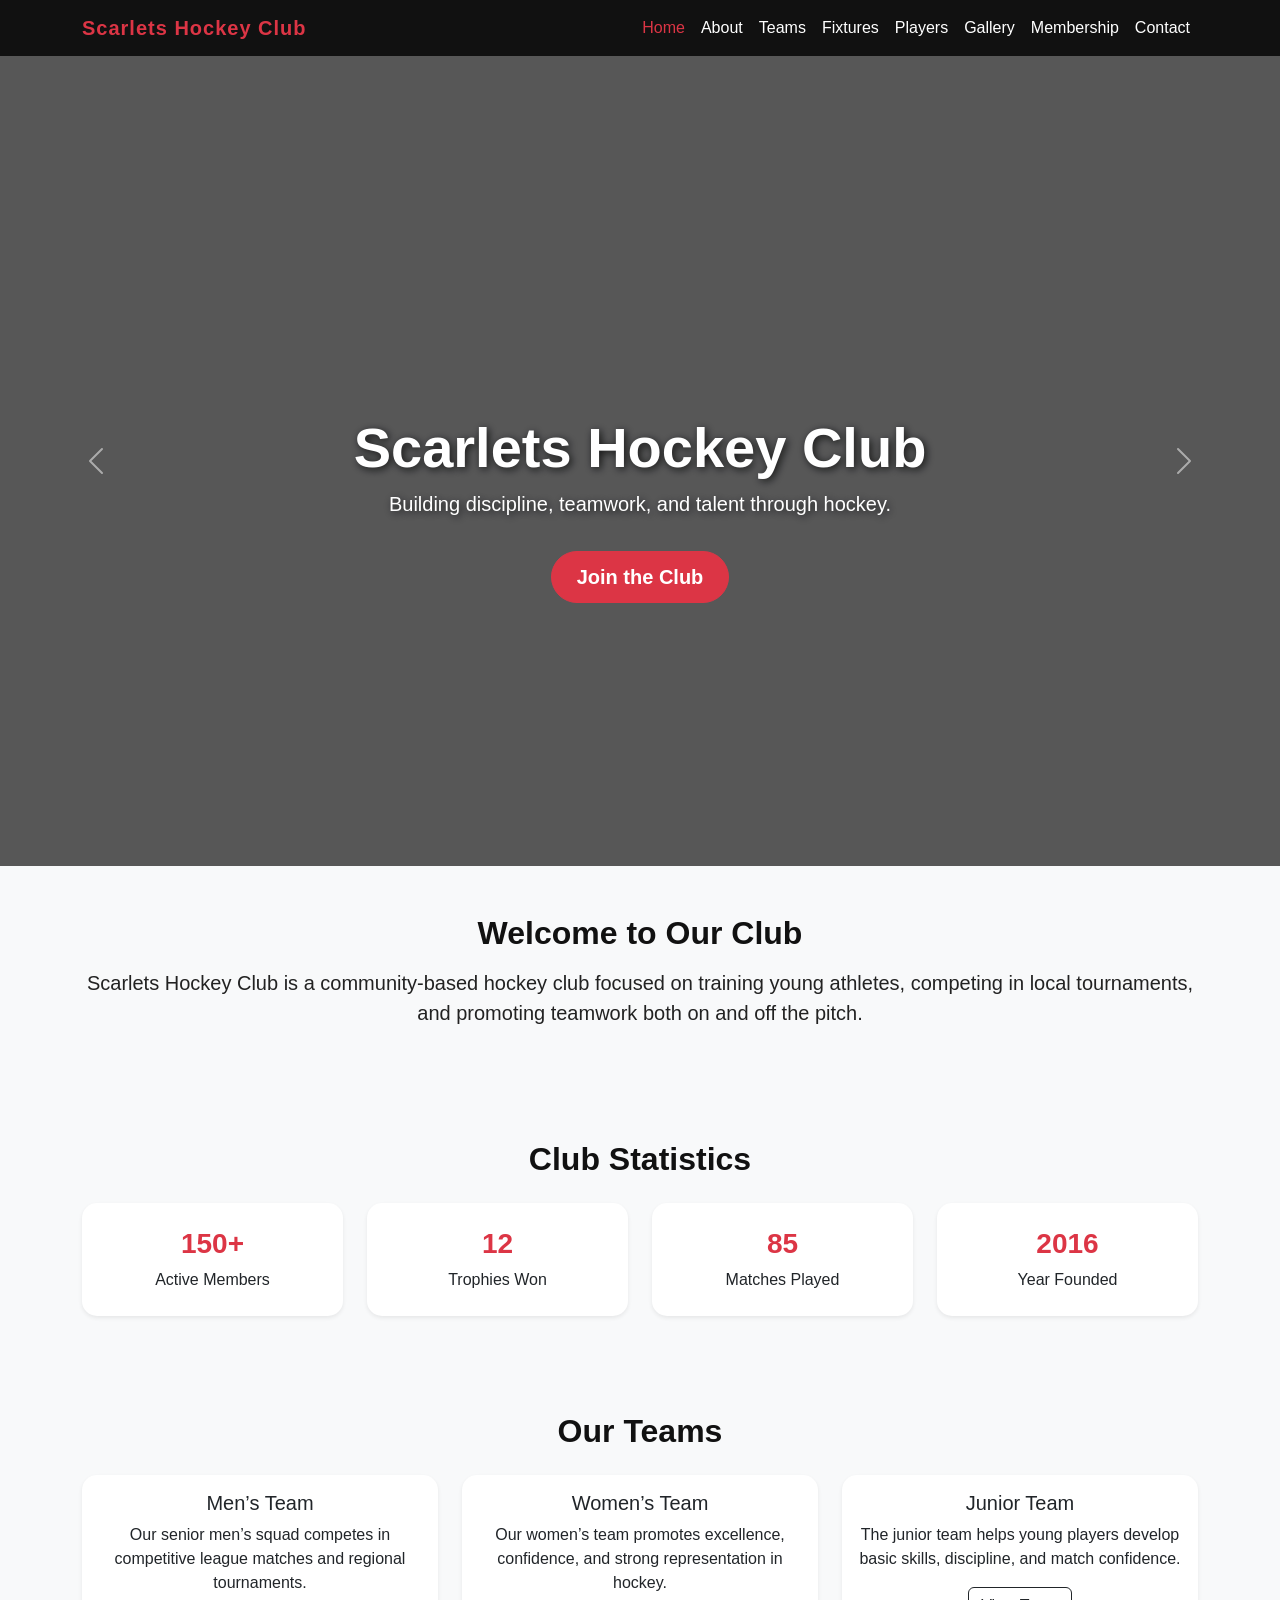
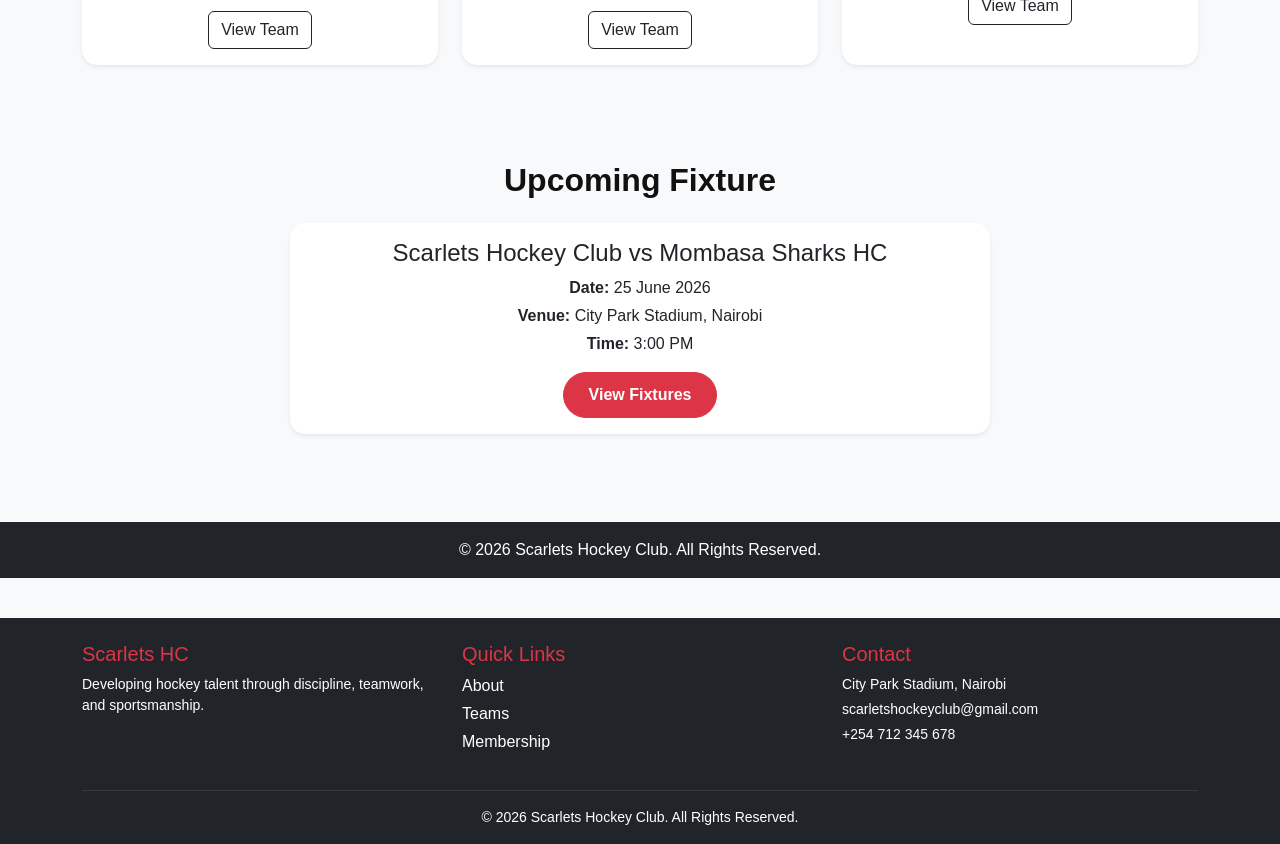
==== index.html @ 878c4c0b "Add homepage carousel" ====
<!DOCTYPE html>
<html lang="en">
<head>
  <meta charset="UTF-8">
  <meta name="viewport" content="width=device-width, initial-scale=1.0">
  <title>Scarlets Hockey Club</title>

  <link href="https://cdn.jsdelivr.net/npm/bootstrap@5.3.3/dist/css/bootstrap.min.css" rel="stylesheet">
  <link rel="stylesheet" href="css/style.css">
</head>
<body>

  <nav class="navbar navbar-expand-lg navbar-dark bg-dark fixed-top">
    <div class="container">
      <a class="navbar-brand fw-bold" href="index.html">Scarlets Hockey Club</a>

      <button class="navbar-toggler" type="button" data-bs-toggle="collapse" data-bs-target="#navbarNav">
        <span class="navbar-toggler-icon"></span>
      </button>
      <div class="collapse navbar-collapse" id="navbarNav">
        <ul class="navbar-nav ms-auto">
          <li class="nav-item"><a class="nav-link active" href="index.html">Home</a></li>
          <li class="nav-item"><a class="nav-link" href="about.html">About</a></li>
          <li class="nav-item"><a class="nav-link" href="teams.html">Teams</a></li>
          <li class="nav-item"><a class="nav-link" href="fixtures.html">Fixtures</a></li>
          <li class="nav-item"><a class="nav-link" href="players.html">Players</a></li>
          <li class="nav-item"><a class="nav-link" href="gallery.html">Gallery</a></li>
          <li class="nav-item"><a class="nav-link" href="membership.html">Membership</a></li>
          <li class="nav-item"><a class="nav-link" href="contact.html">Contact</a></li>
        </ul>
      </div>
    </div>
  </nav>

  <div id="homeCarousel" class="carousel slide" data-bs-ride="carousel">
  <div class="carousel-inner">

    <div class="carousel-item active hero-slide slide-one">
      <div class="carousel-caption">
        <h1 class="display-4 fw-bold">Scarlets Hockey Club</h1>
        <p class="lead">Building discipline, teamwork, and talent through hockey.</p>
        <a href="membership.html" class="btn btn-warning btn-lg mt-3">Join the Club</a>
      </div>
    </div>

    <div class="carousel-item hero-slide slide-two">
      <div class="carousel-caption">
        <h1 class="display-4 fw-bold">Train With Purpose</h1>
        <p class="lead">Improve your skills through structured training sessions.</p>
        <a href="teams.html" class="btn btn-warning btn-lg mt-3">View Teams</a>
      </div>
    </div>

    <div class="carousel-item hero-slide slide-three">
      <div class="carousel-caption">
        <h1 class="display-4 fw-bold">Compete With Pride</h1>
        <p class="lead">Represent Scarlets HC in matches and tournaments.</p>
        <a href="fixtures.html" class="btn btn-warning btn-lg mt-3">View Fixtures</a>
      </div>
    </div>

  </div>

  <button class="carousel-control-prev" type="button" data-bs-target="#homeCarousel" data-bs-slide="prev">
    <span class="carousel-control-prev-icon"></span>
  </button>

  <button class="carousel-control-next" type="button" data-bs-target="#homeCarousel" data-bs-slide="next">
    <span class="carousel-control-next-icon"></span>
  </button>
</div>

  <section class="py-5">
    <div class="container text-center">
      <h2 class="fw-bold mb-3">Welcome to Our Club</h2>
      <p class="lead">
        Scarlets Hockey Club is a community-based hockey club focused on training young athletes,
        competing in local tournaments, and promoting teamwork both on and off the pitch.
      </p>
    </div>
  </section>

  <section class="py-5 bg-light">
  <div class="container">
    <h2 class="text-center fw-bold mb-4">Club Statistics</h2>

    <div class="row g-4 text-center">
      <div class="col-md-3">
        <div class="card shadow-sm p-4">
          <h3 class="text-danger fw-bold">150+</h3>
          <p class="mb-0">Active Members</p>
        </div>
      </div>

      <div class="col-md-3">
        <div class="card shadow-sm p-4">
          <h3 class="text-danger fw-bold">12</h3>
          <p class="mb-0">Trophies Won</p>
        </div>
      </div>

      <div class="col-md-3">
        <div class="card shadow-sm p-4">
          <h3 class="text-danger fw-bold">85</h3>
          <p class="mb-0">Matches Played</p>
        </div>
      </div>

      <div class="col-md-3">
        <div class="card shadow-sm p-4">
          <h3 class="text-danger fw-bold">2016</h3>
          <p class="mb-0">Year Founded</p>
        </div>
      </div>
    </div>
  </div>
</section>

  <section class="py-5 bg-light">
    <div class="container">
      <h2 class="text-center fw-bold mb-4">Our Teams</h2>

      <div class="row g-4">
        <div class="col-md-4">
          <div class="card h-100 shadow-sm">
            <div class="card-body text-center">
              <h5 class="card-title">Men’s Team</h5>
              <p class="card-text">Our senior men’s squad competes in competitive league matches and regional tournaments.</p>
              <a href="teams.html" class="btn btn-outline-dark">View Team</a>
            </div>
          </div>
        </div>

        <div class="col-md-4">
          <div class="card h-100 shadow-sm">
            <div class="card-body text-center">
              <h5 class="card-title">Women’s Team</h5>
              <p class="card-text">Our women’s team promotes excellence, confidence, and strong representation in hockey.</p>
              <a href="teams.html" class="btn btn-outline-dark">View Team</a>
            </div>
          </div>
        </div>

        <div class="col-md-4">
          <div class="card h-100 shadow-sm">
            <div class="card-body text-center">
              <h5 class="card-title">Junior Team</h5>
              <p class="card-text">The junior team helps young players develop basic skills, discipline, and match confidence.</p>
              <a href="teams.html" class="btn btn-outline-dark">View Team</a>
            </div>
          </div>
        </div>
      </div>
    </div>
  </section>

  <section class="py-5">
    <div class="container">
      <h2 class="text-center fw-bold mb-4">Upcoming Fixture</h2>

      <div class="card shadow-sm mx-auto" style="max-width: 700px;">
        <div class="card-body text-center">
          <h4>Scarlets Hockey Club vs Mombasa Sharks HC</h4>
          <p class="mb-1"><strong>Date:</strong> 25 June 2026</p>
          <p class="mb-1"><strong>Venue:</strong> City Park Stadium, Nairobi</p>
          <p><strong>Time:</strong> 3:00 PM</p>
          <a href="fixtures.html" class="btn btn-warning">View Fixtures</a>
        </div>
      </div>
    </div>
  </section>

  <footer class="bg-dark text-white text-center py-3">
    <p class="mb-0">&copy; 2026 Scarlets Hockey Club. All Rights Reserved.</p>
  </footer>
<footer class="bg-dark text-white pt-4 pb-3">
  <div class="container">
    <div class="row text-center text-md-start">
      <div class="col-md-4 mb-3">
        <h5 class="text-danger">Scarlets HC</h5>
        <p class="small">Developing hockey talent through discipline, teamwork, and sportsmanship.</p>
      </div>

      <div class="col-md-4 mb-3">
        <h5 class="text-danger">Quick Links</h5>
        <p class="mb-1"><a href="about.html" class="text-white text-decoration-none">About</a></p>
        <p class="mb-1"><a href="teams.html" class="text-white text-decoration-none">Teams</a></p>
        <p class="mb-1"><a href="membership.html" class="text-white text-decoration-none">Membership</a></p>
      </div>

      <div class="col-md-4 mb-3">
        <h5 class="text-danger">Contact</h5>
        <p class="small mb-1">City Park Stadium, Nairobi</p>
        <p class="small mb-1">scarletshockeyclub@gmail.com</p>
        <p class="small mb-0">+254 712 345 678</p>
      </div>
    </div>

    <hr class="border-secondary">
    <p class="text-center small mb-0">&copy; 2026 Scarlets Hockey Club. All Rights Reserved.</p>
  </div>
</footer>  <script src="https://cdn.jsdelivr.net/npm/bootstrap@5.3.3/dist/js/bootstrap.bundle.min.js"></script>
  <script src="js/script.js"></script>
</body>
</html>
---- css/style.css ----
body {
  padding-top: 56px;
  font-family: Arial, sans-serif;
  background-color: #f8f9fa;
  color: #222;
}

.navbar {
  background-color: #111 !important;
}

.navbar-brand {
  color: #dc3545 !important;
  letter-spacing: 1px;
}

.nav-link {
  color: #ffffff !important;
  font-weight: 500;
}

.nav-link:hover,
.nav-link.active {
  color: #dc3545 !important;
}

.hero-section {
  min-height: 90vh;
  background: linear-gradient(rgba(0, 0, 0, 0.75), rgba(120, 0, 0, 0.65));
  background-size: cover;
  background-position: center;
}

.btn-danger,
.btn-warning {
  border-radius: 30px;
  padding: 10px 25px;
  font-weight: bold;
}

.btn-warning {
  background-color: #dc3545;
  border-color: #dc3545;
  color: white;
}

.btn-warning:hover,
.btn-danger:hover {
  background-color: #111;
  border-color: #111;
  color: white;
}

.card {
  border: none;
  border-radius: 15px;
  transition: transform 0.3s ease, box-shadow 0.3s ease;
}

.card:hover {
  transform: translateY(-5px);
  box-shadow: 0 8px 20px rgba(0, 0, 0, 0.15) !important;
}

section h1,
section h2 {
  color: #111;
}

footer {
  margin-top: 40px;
  background-color: #111 !important;
}

.table-dark {
  background-color: #111 !important;
}

.table-danger {
  background-color: #dc3545 !important;
  color: white;
}

.hero-slide {
    height: 90vh;
    position: relative;
}

.slide-one {
    background: linear-gradient(rgba(0,0,0,0.65), rgba(0,0,0,0.65)),
                url("https://images.unsplash.com/photo-1517466787929-bc90951d0974?auto=format&fit=crop&w=1600&q=80");
    background-size: cover;
    background-position: center;
}

.slide-two {
    background: linear-gradient(rgba(0,0,0,0.65), rgba(0,0,0,0.65)),
                url("https://images.unsplash.com/photo-1517649763962-0c623066013b?auto=format&fit=crop&w=1600&q=80");
    background-size: cover;
    background-position: center;
}

.slide-three {
    background: linear-gradient(rgba(0,0,0,0.65), rgba(0,0,0,0.65)),
                url("https://images.unsplash.com/photo-1517927033932-b3d18e61fb3a?auto=format&fit=crop&w=1600&q=80");
    background-size: cover;
    background-position: center;
}

.carousel-caption {
    bottom: 30%;
}

.carousel-caption h1,
.carousel-caption p {
    text-shadow: 2px 2px 8px rgba(0,0,0,0.8);
}
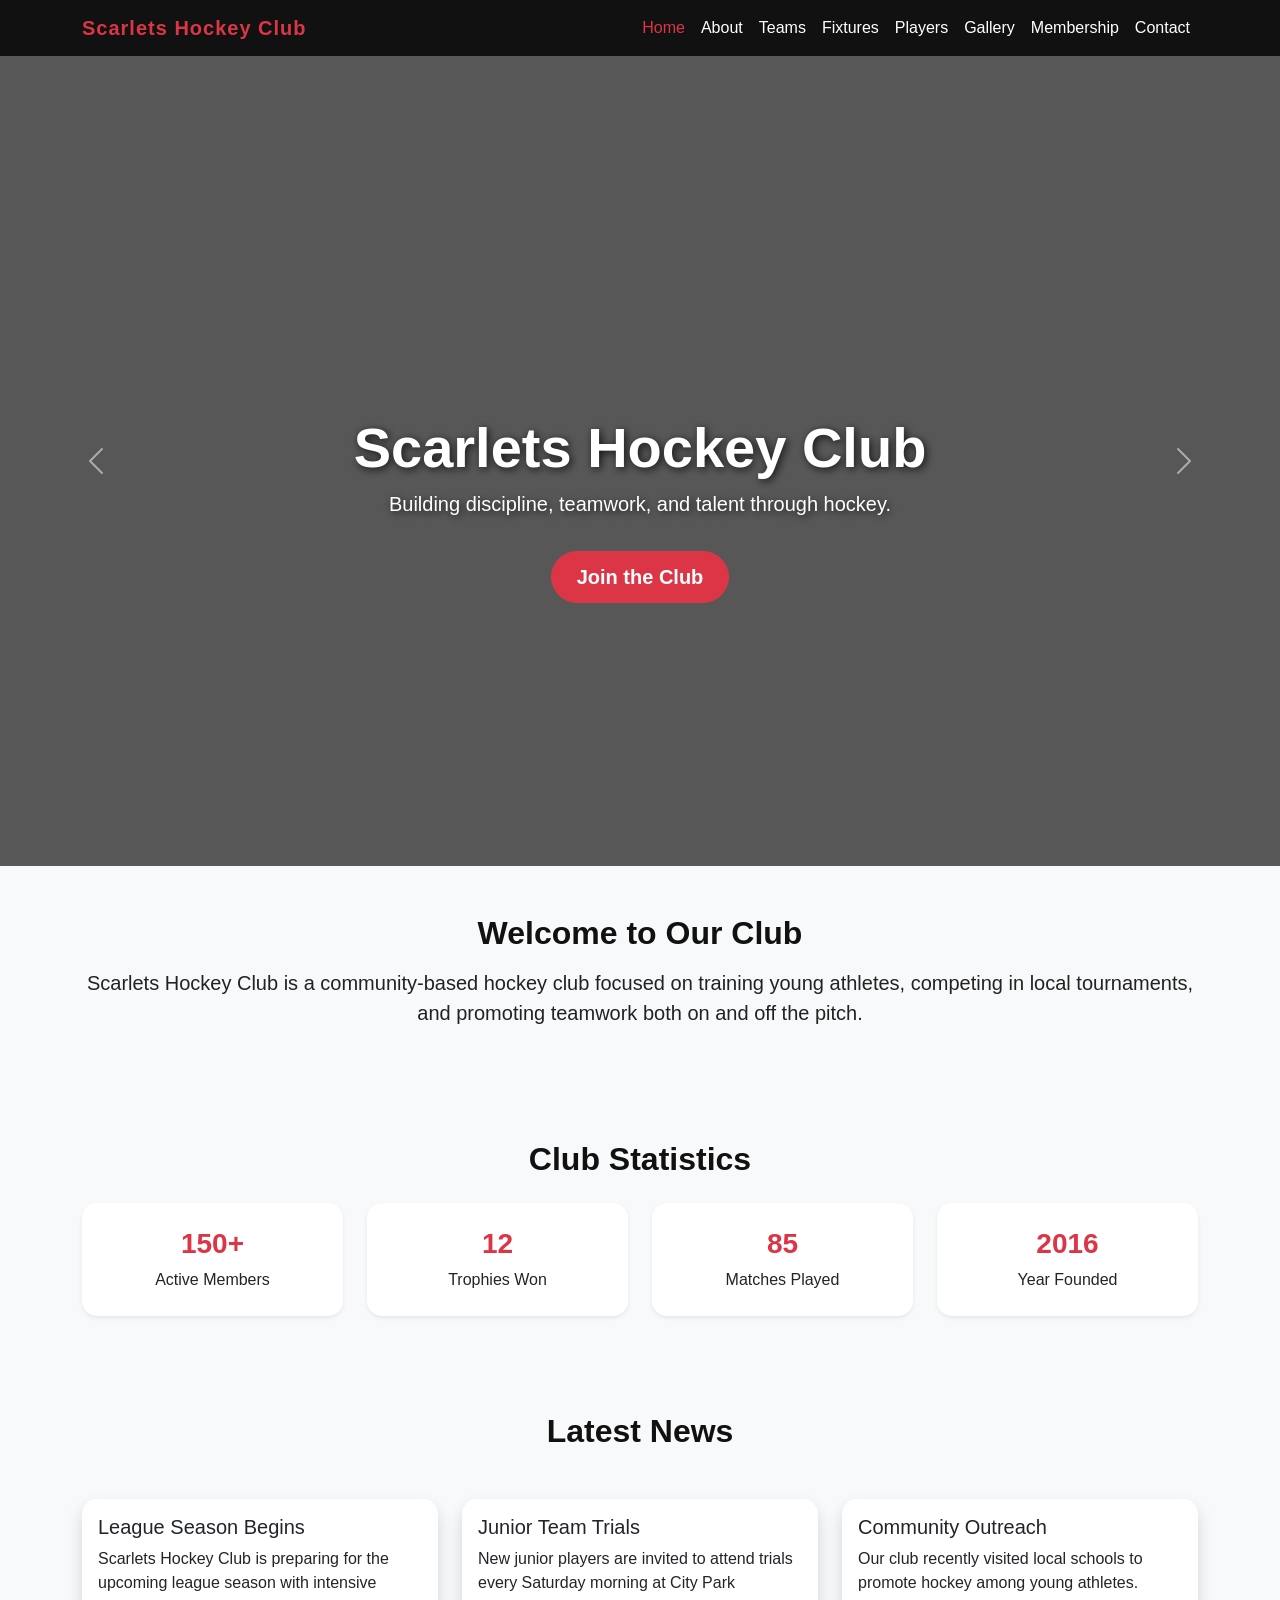
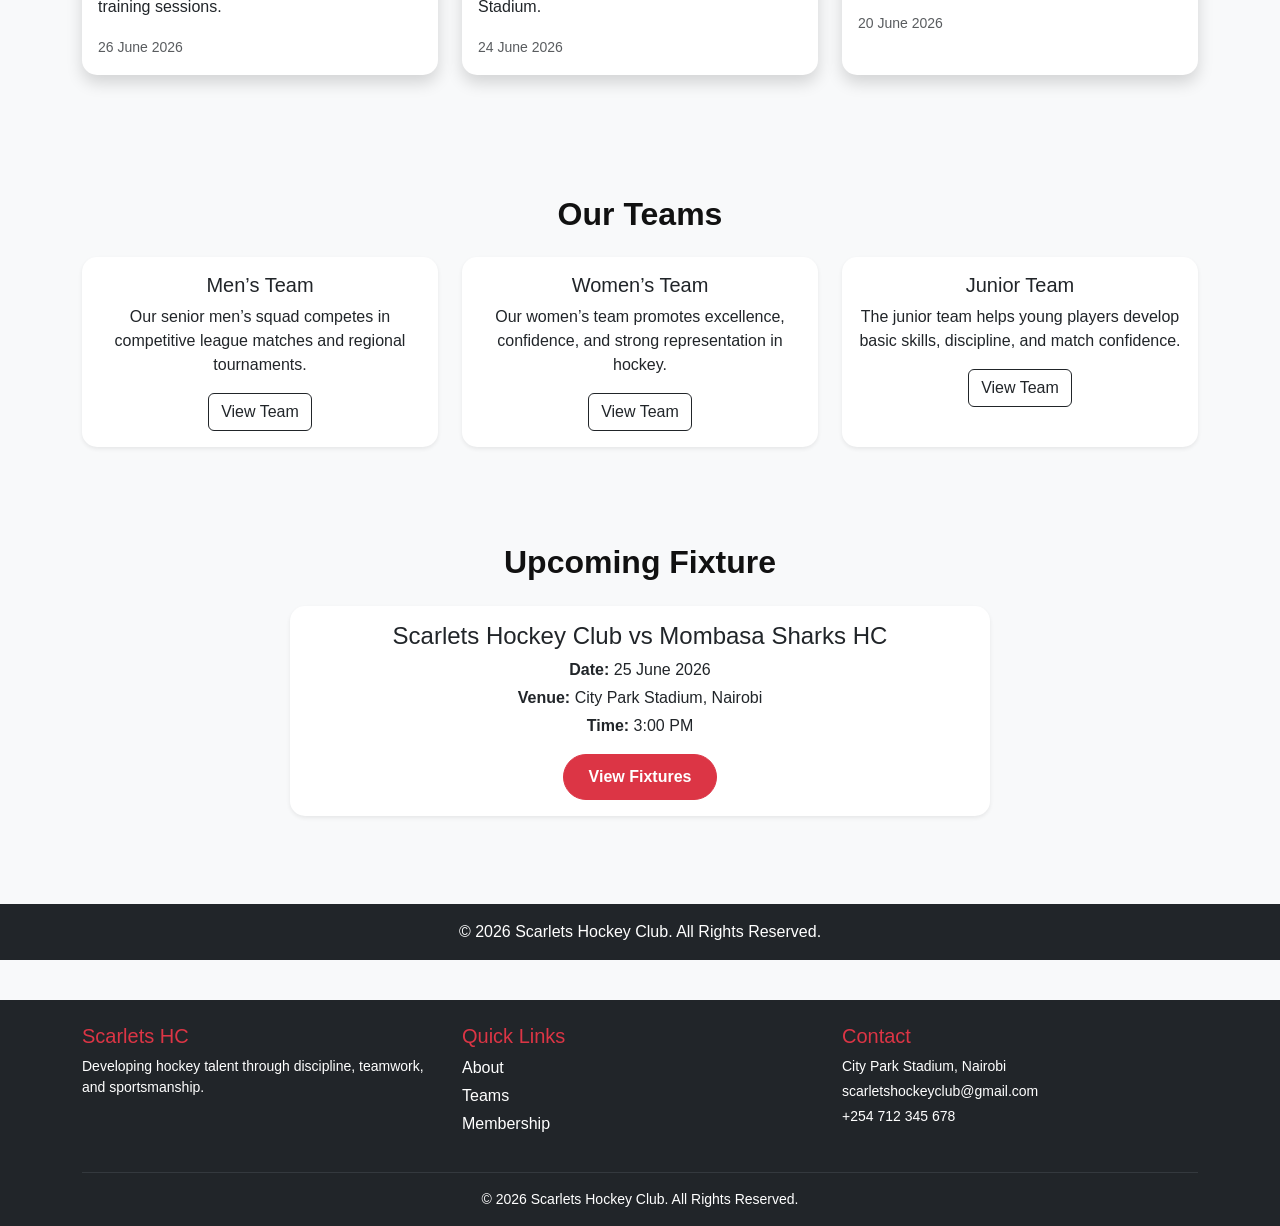
==== commit c3896b48: "Add latest news section to homepage" ====
--- a/index.html
+++ b/index.html
@@ -115,6 +115,51 @@
     </div>
   </div>
 </section>
+<section class="py-5">
+    <div class="container">
+        <h2 class="text-center fw-bold mb-5">Latest News</h2>
+
+        <div class="row">
+
+            <div class="col-md-4 mb-4">
+                <div class="card shadow h-100">
+                    <div class="card-body">
+                        <h5 class="card-title">League Season Begins</h5>
+                        <p class="card-text">
+                            Scarlets Hockey Club is preparing for the upcoming league season with intensive training sessions.
+                        </p>
+                        <small class="text-muted">26 June 2026</small>
+                    </div>
+                </div>
+            </div>
+
+            <div class="col-md-4 mb-4">
+                <div class="card shadow h-100">
+                    <div class="card-body">
+                        <h5 class="card-title">Junior Team Trials</h5>
+                        <p class="card-text">
+                            New junior players are invited to attend trials every Saturday morning at City Park Stadium.
+                        </p>
+                        <small class="text-muted">24 June 2026</small>
+                    </div>
+                </div>
+            </div>
+
+            <div class="col-md-4 mb-4">
+                <div class="card shadow h-100">
+                    <div class="card-body">
+                        <h5 class="card-title">Community Outreach</h5>
+                        <p class="card-text">
+                            Our club recently visited local schools to promote hockey among young athletes.
+                        </p>
+                        <small class="text-muted">20 June 2026</small>
+                    </div>
+                </div>
+            </div>
+
+        </div>
+    </div>
+</section>
 
   <section class="py-5 bg-light">
     <div class="container">
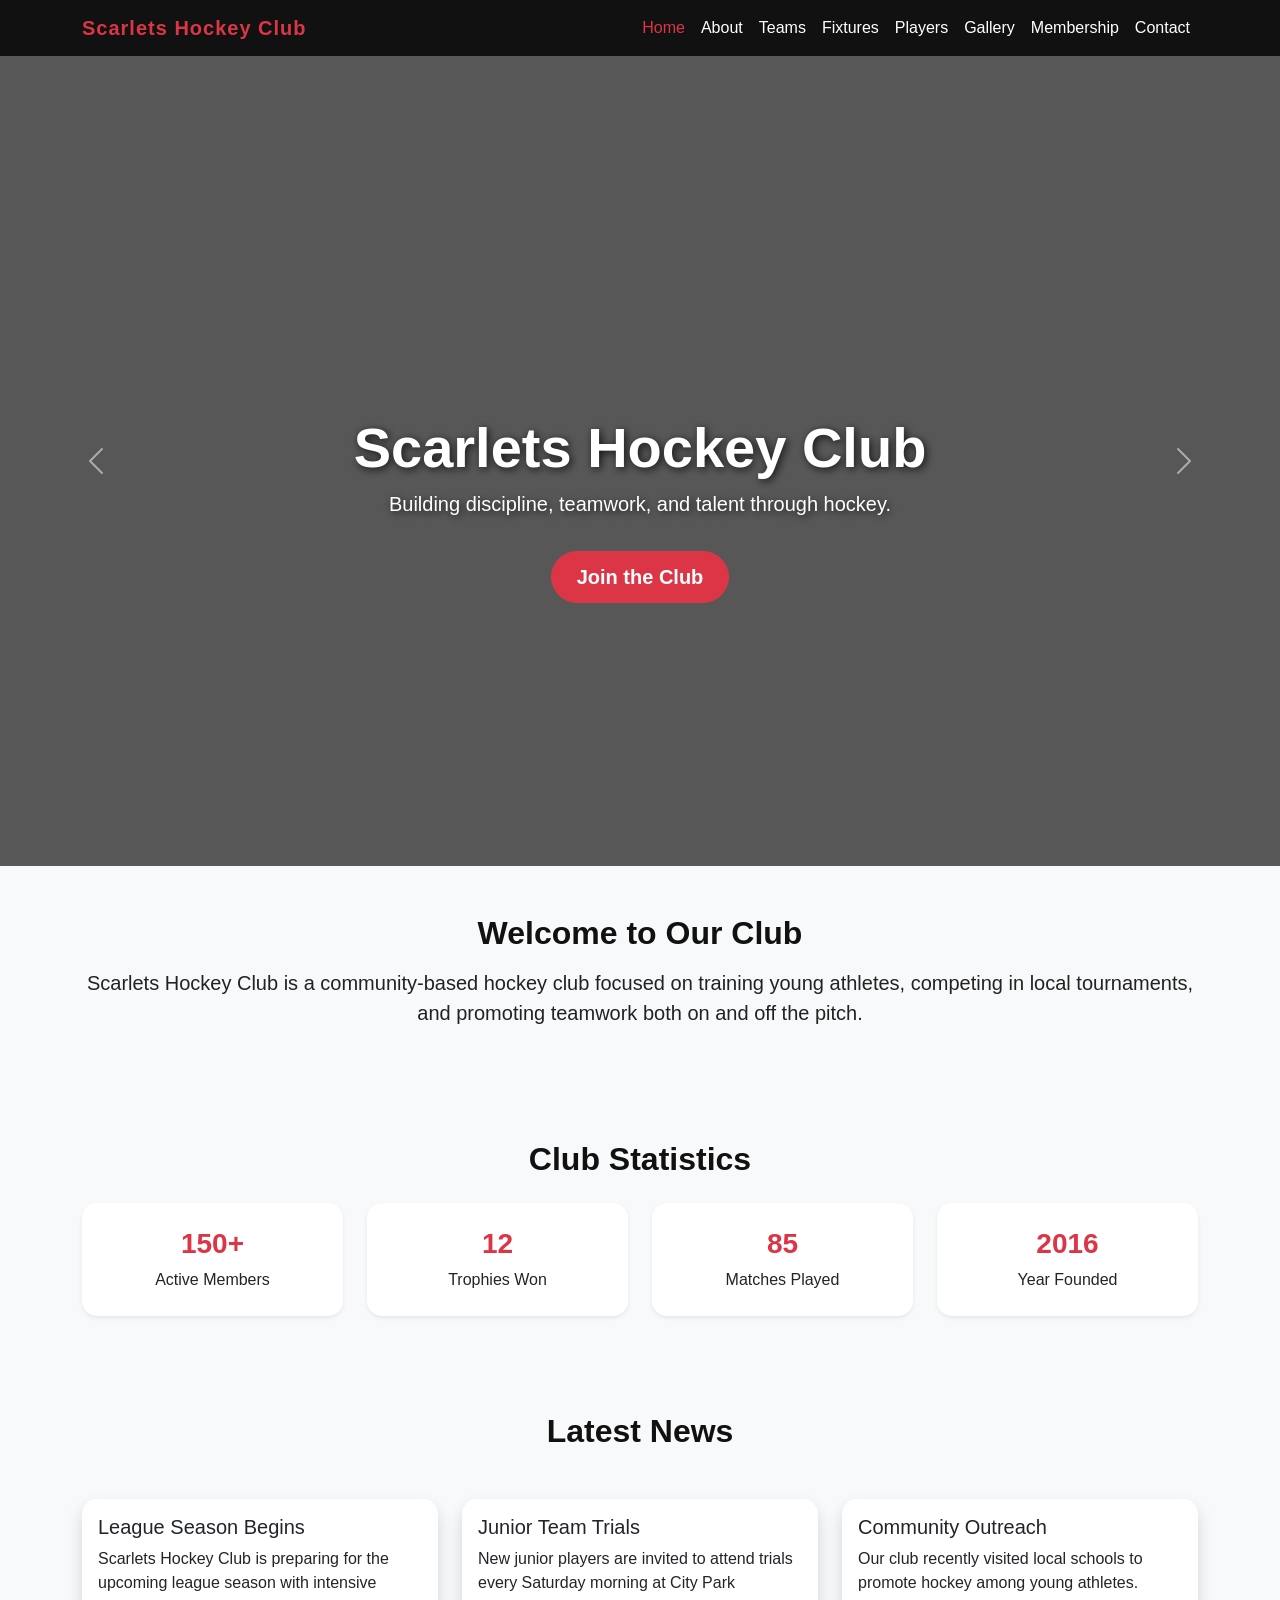
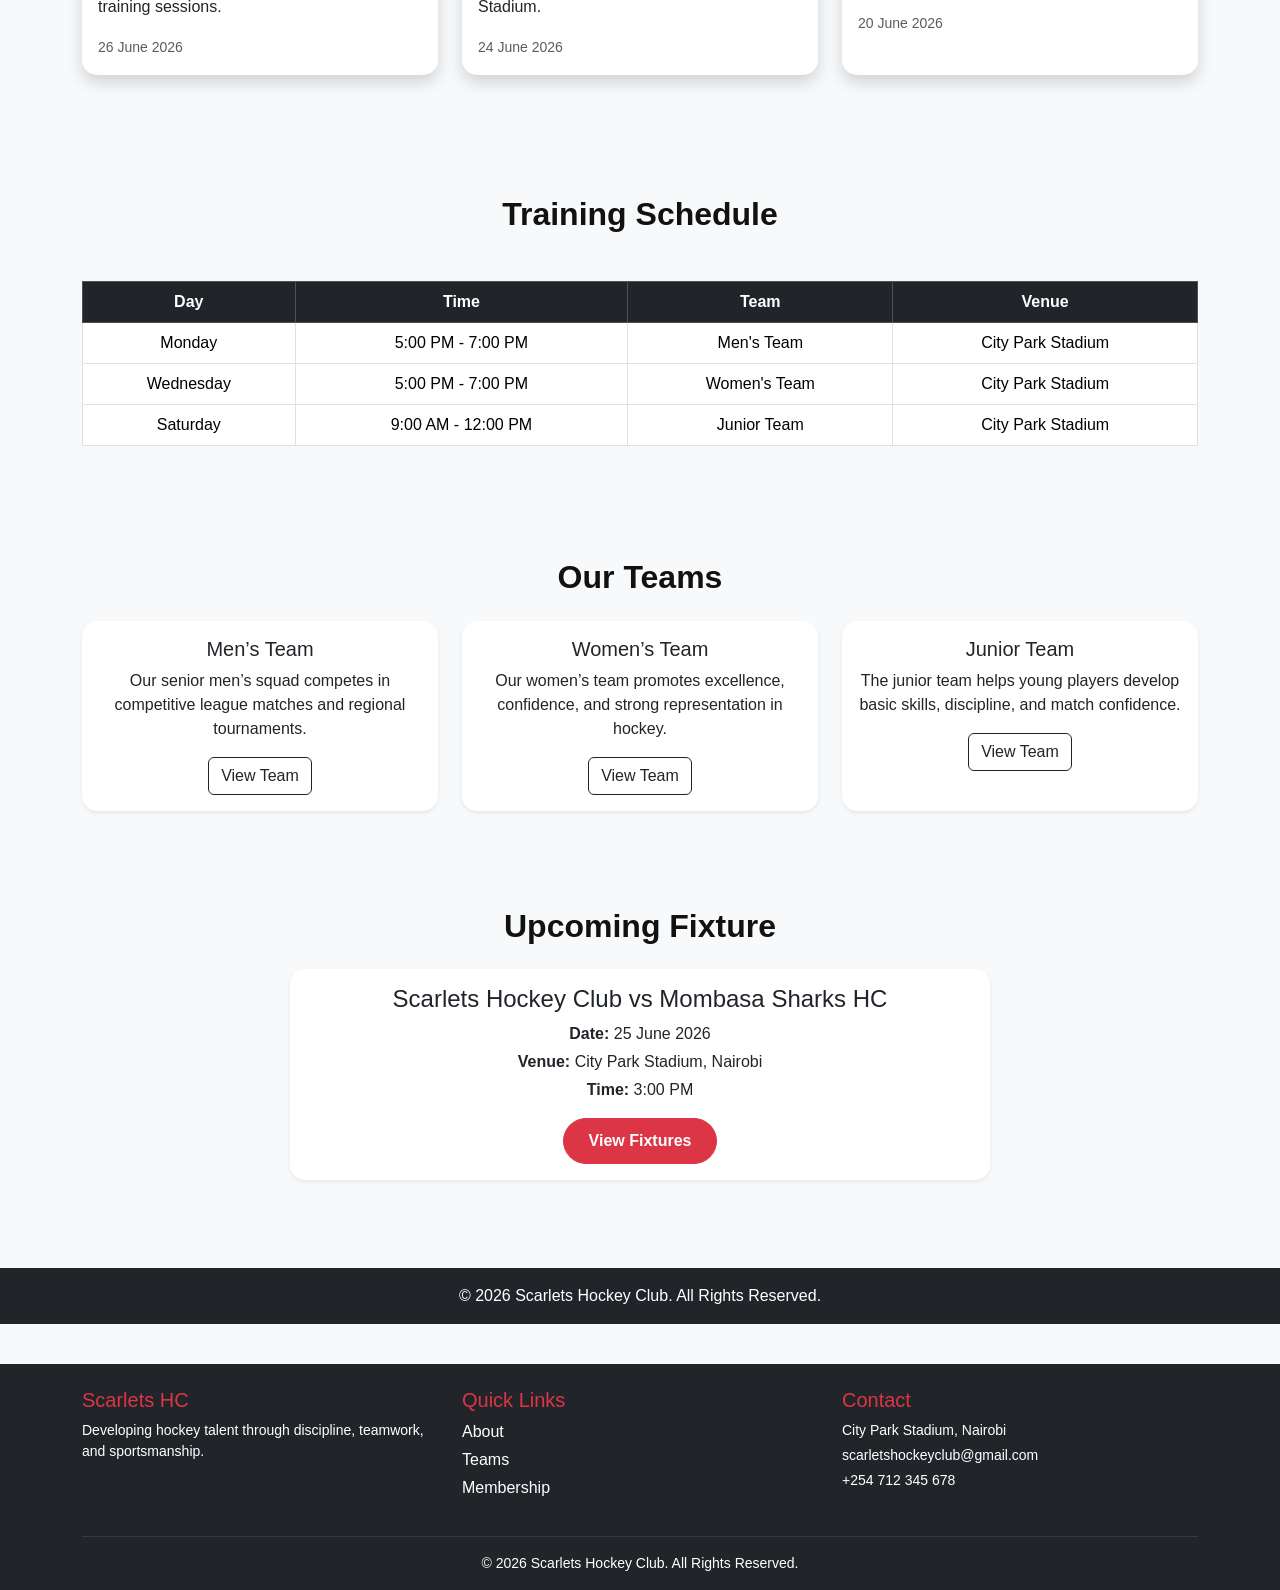
==== commit a05cb3f1: "Add training schedule section" ====
--- a/index.html
+++ b/index.html
@@ -160,6 +160,47 @@
         </div>
     </div>
 </section>
+<section class="py-5 bg-light">
+    <div class="container">
+        <h2 class="text-center fw-bold mb-5">Training Schedule</h2>
+
+        <div class="table-responsive">
+            <table class="table table-bordered table-hover text-center">
+                <thead class="table-dark">
+                    <tr>
+                        <th>Day</th>
+                        <th>Time</th>
+                        <th>Team</th>
+                        <th>Venue</th>
+                    </tr>
+                </thead>
+
+                <tbody>
+                    <tr>
+                        <td>Monday</td>
+                        <td>5:00 PM - 7:00 PM</td>
+                        <td>Men's Team</td>
+                        <td>City Park Stadium</td>
+                    </tr>
+
+                    <tr>
+                        <td>Wednesday</td>
+                        <td>5:00 PM - 7:00 PM</td>
+                        <td>Women's Team</td>
+                        <td>City Park Stadium</td>
+                    </tr>
+
+                    <tr>
+                        <td>Saturday</td>
+                        <td>9:00 AM - 12:00 PM</td>
+                        <td>Junior Team</td>
+                        <td>City Park Stadium</td>
+                    </tr>
+                </tbody>
+            </table>
+        </div>
+    </div>
+</section>
 
   <section class="py-5 bg-light">
     <div class="container">
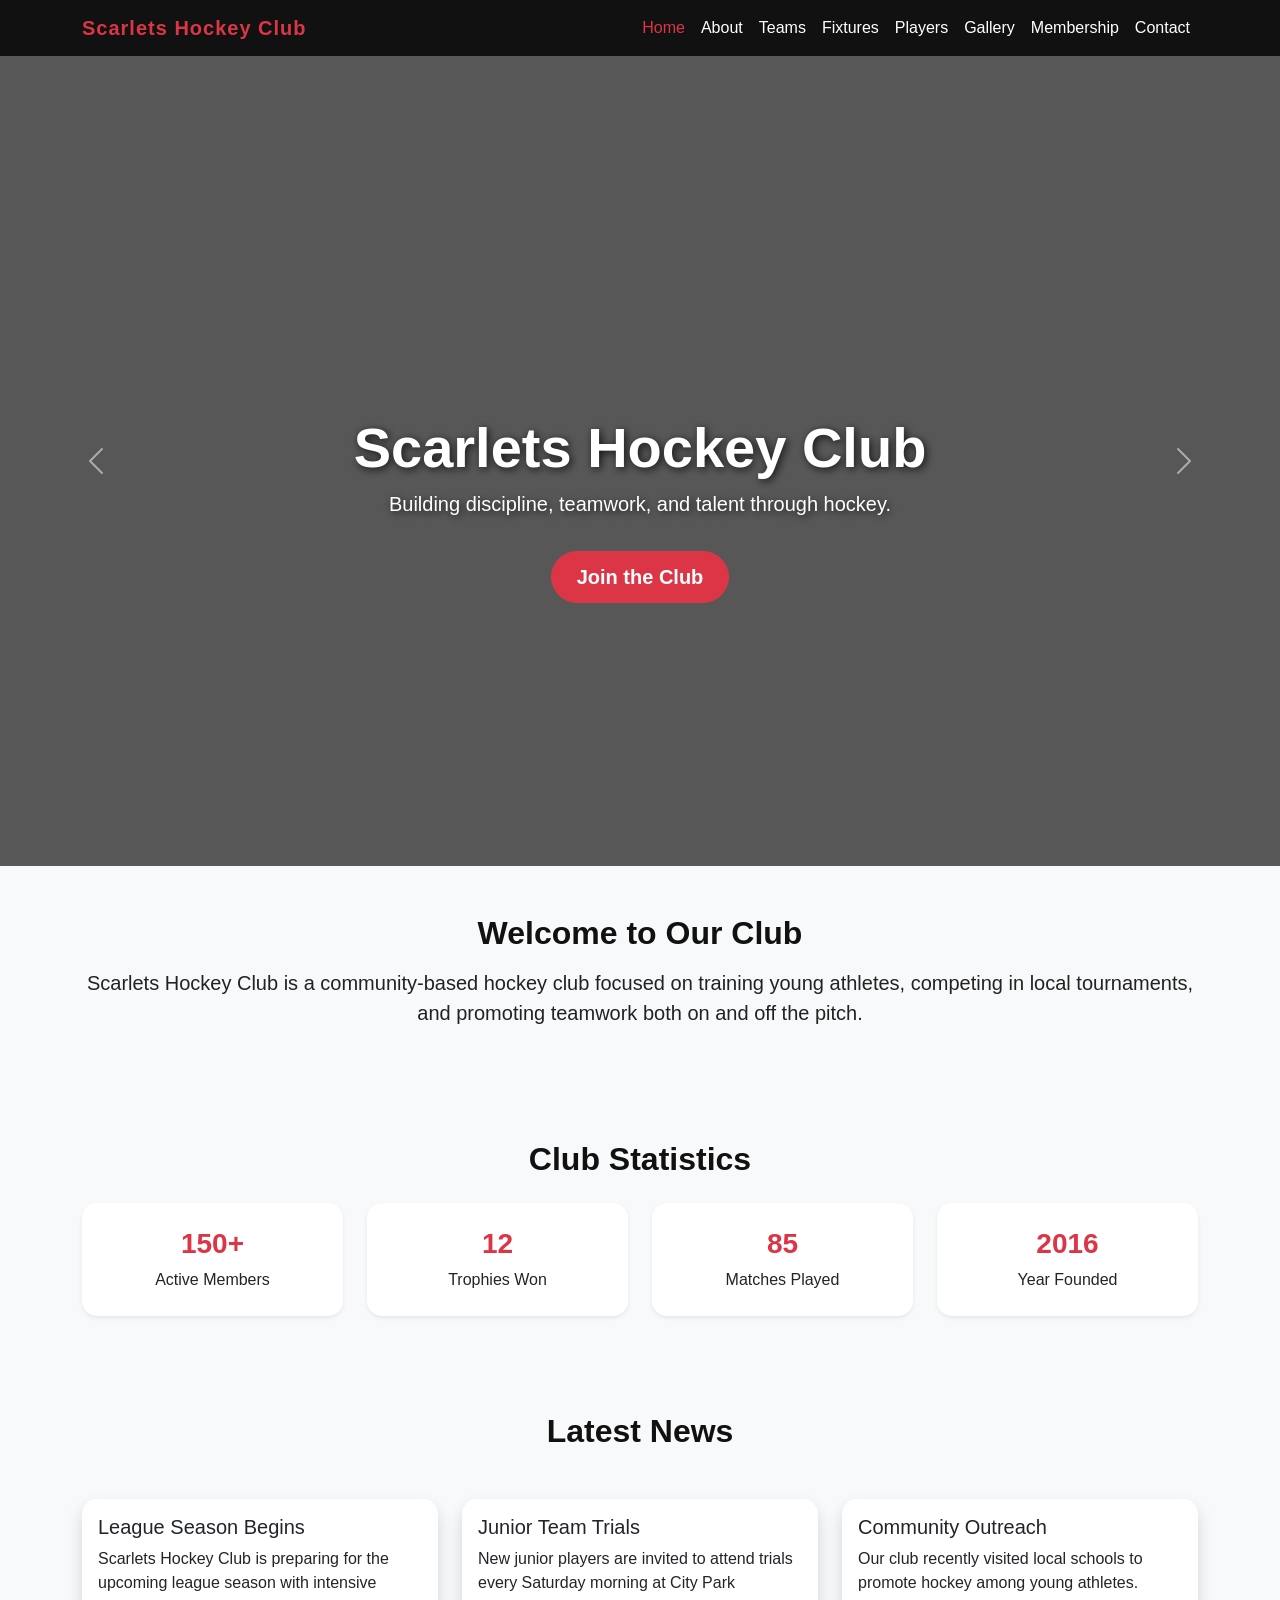
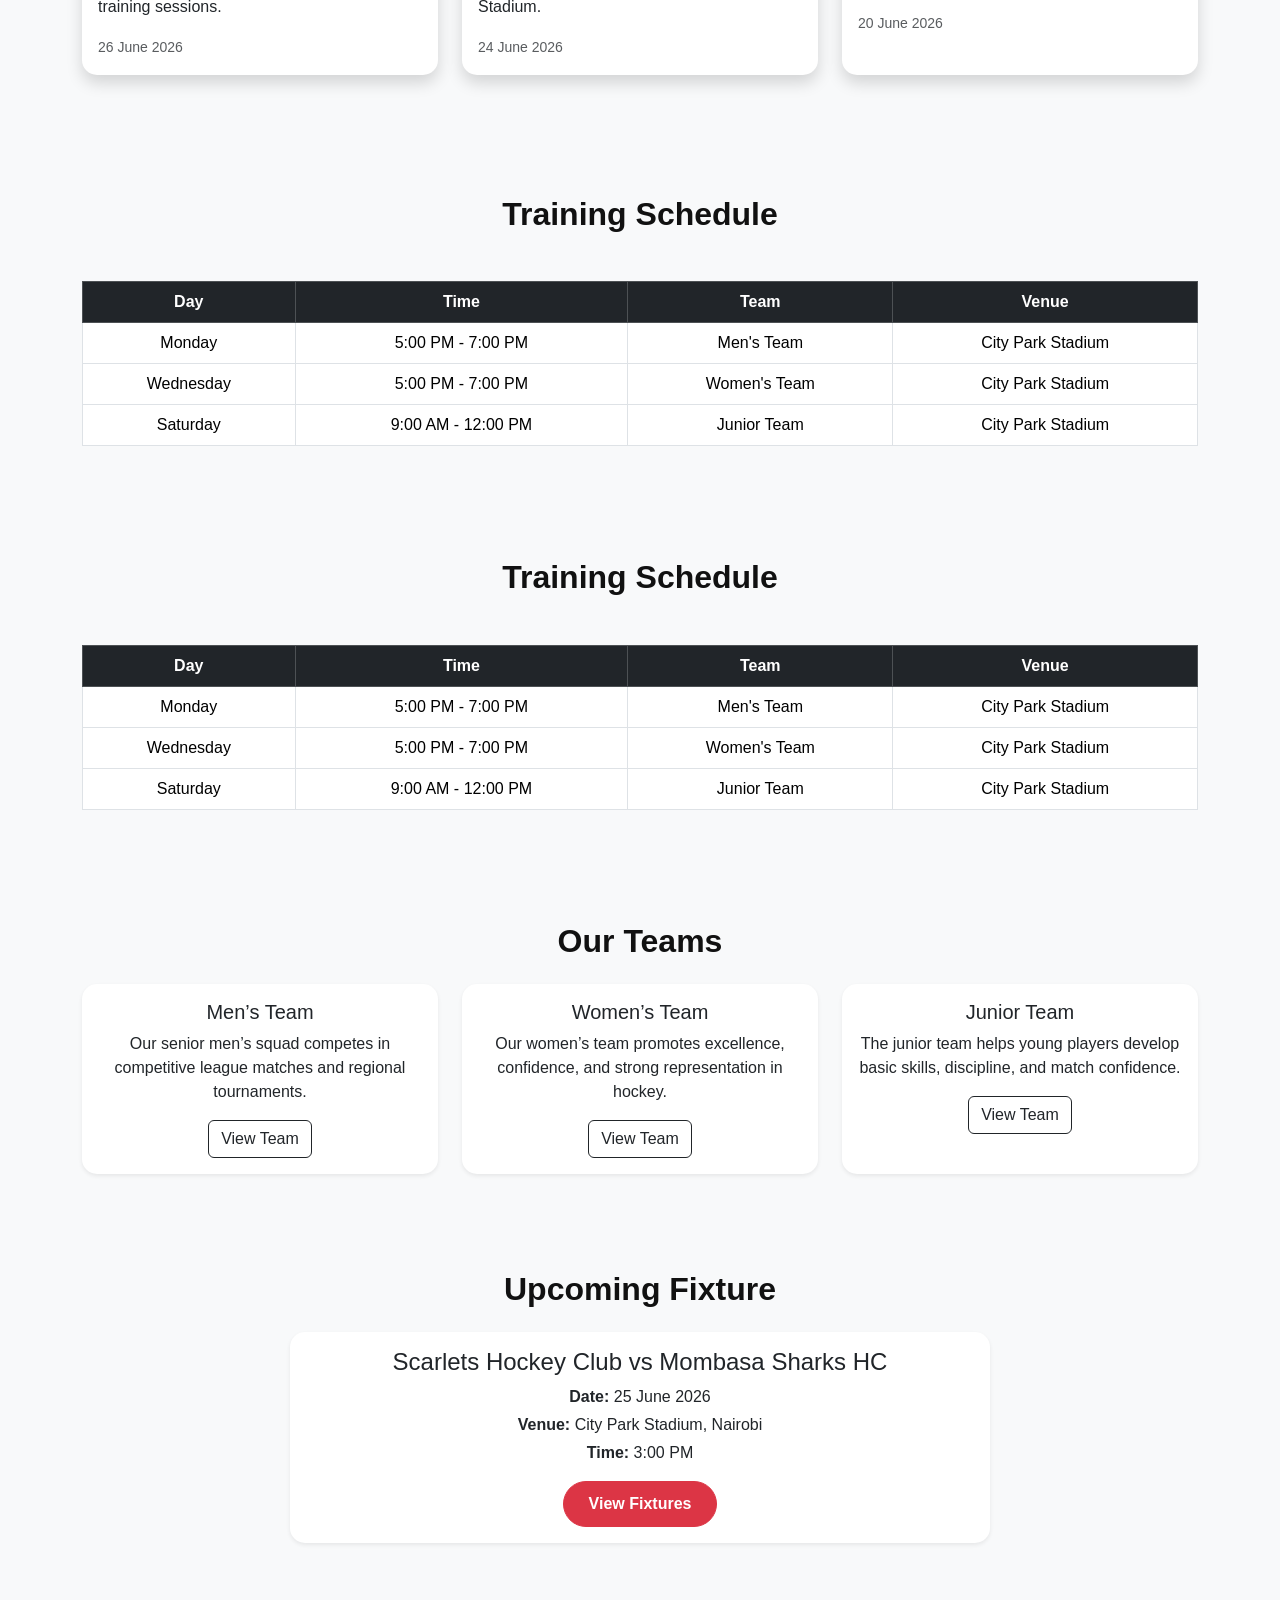
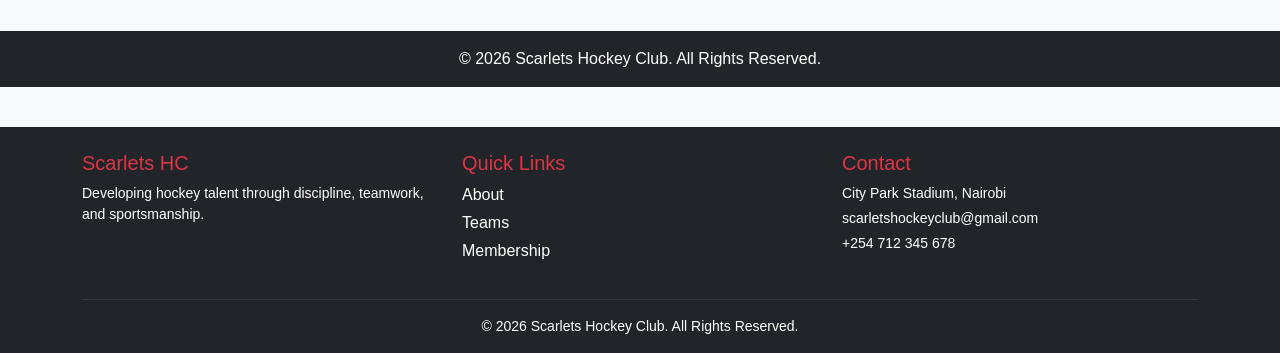
==== commit 82eb43db: "Add training schedule section" ====
--- a/index.html
+++ b/index.html
@@ -201,7 +201,50 @@
         </div>
     </div>
 </section>
-
+<section class="py-5 bg-light">
+    <div class="container">
+        <h2 class="text-center fw-bold mb-5">Training Schedule</h2>
+
+        <div class="table-responsive">
+            <table class="table table-bordered table-hover text-center">
+
+                <thead class="table-dark">
+                    <tr>
+                        <th>Day</th>
+                        <th>Time</th>
+                        <th>Team</th>
+                        <th>Venue</th>
+                    </tr>
+                </thead>
+
+                <tbody>
+                    <tr>
+                        <td>Monday</td>
+                        <td>5:00 PM - 7:00 PM</td>
+                        <td>Men's Team</td>
+                        <td>City Park Stadium</td>
+                    </tr>
+
+                    <tr>
+                        <td>Wednesday</td>
+                        <td>5:00 PM - 7:00 PM</td>
+                        <td>Women's Team</td>
+                        <td>City Park Stadium</td>
+                    </tr>
+
+                    <tr>
+                        <td>Saturday</td>
+                        <td>9:00 AM - 12:00 PM</td>
+                        <td>Junior Team</td>
+                        <td>City Park Stadium</td>
+                    </tr>
+
+                </tbody>
+
+            </table>
+        </div>
+    </div>
+</section>
   <section class="py-5 bg-light">
     <div class="container">
       <h2 class="text-center fw-bold mb-4">Our Teams</h2>
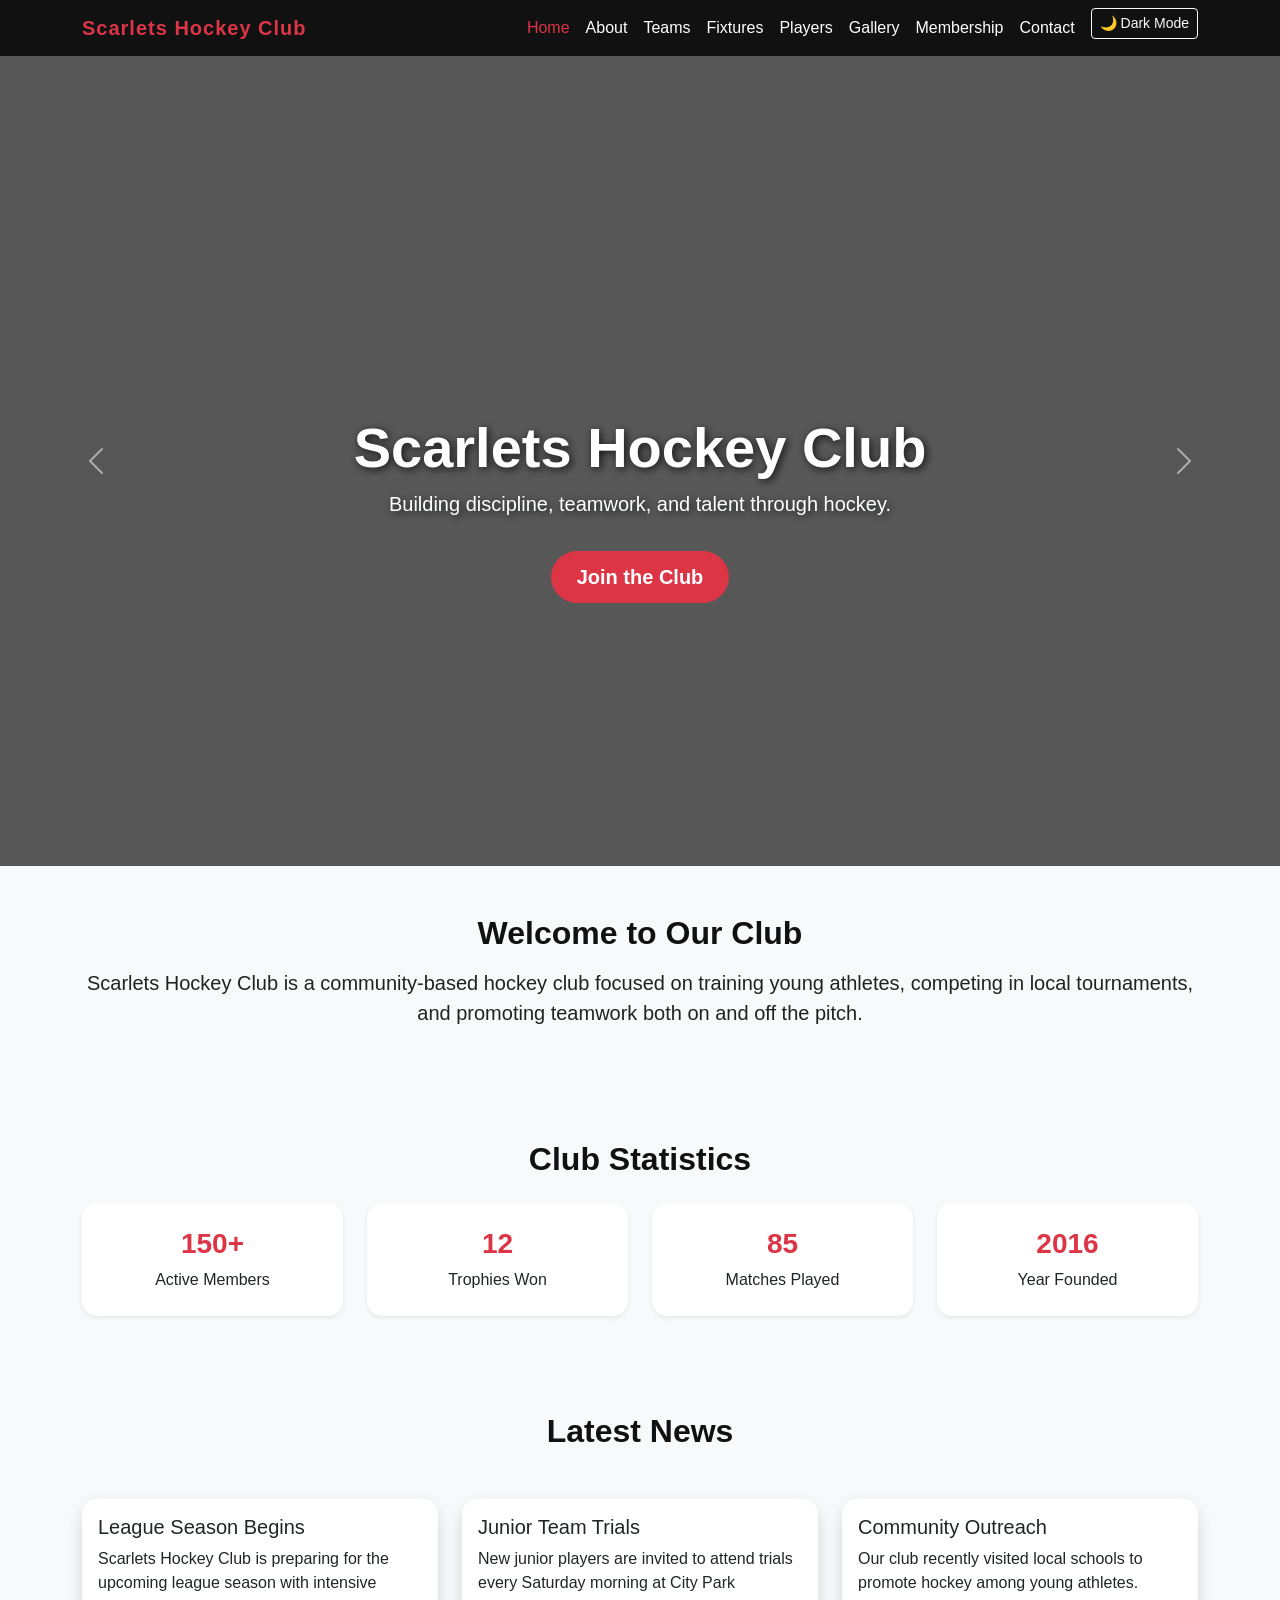
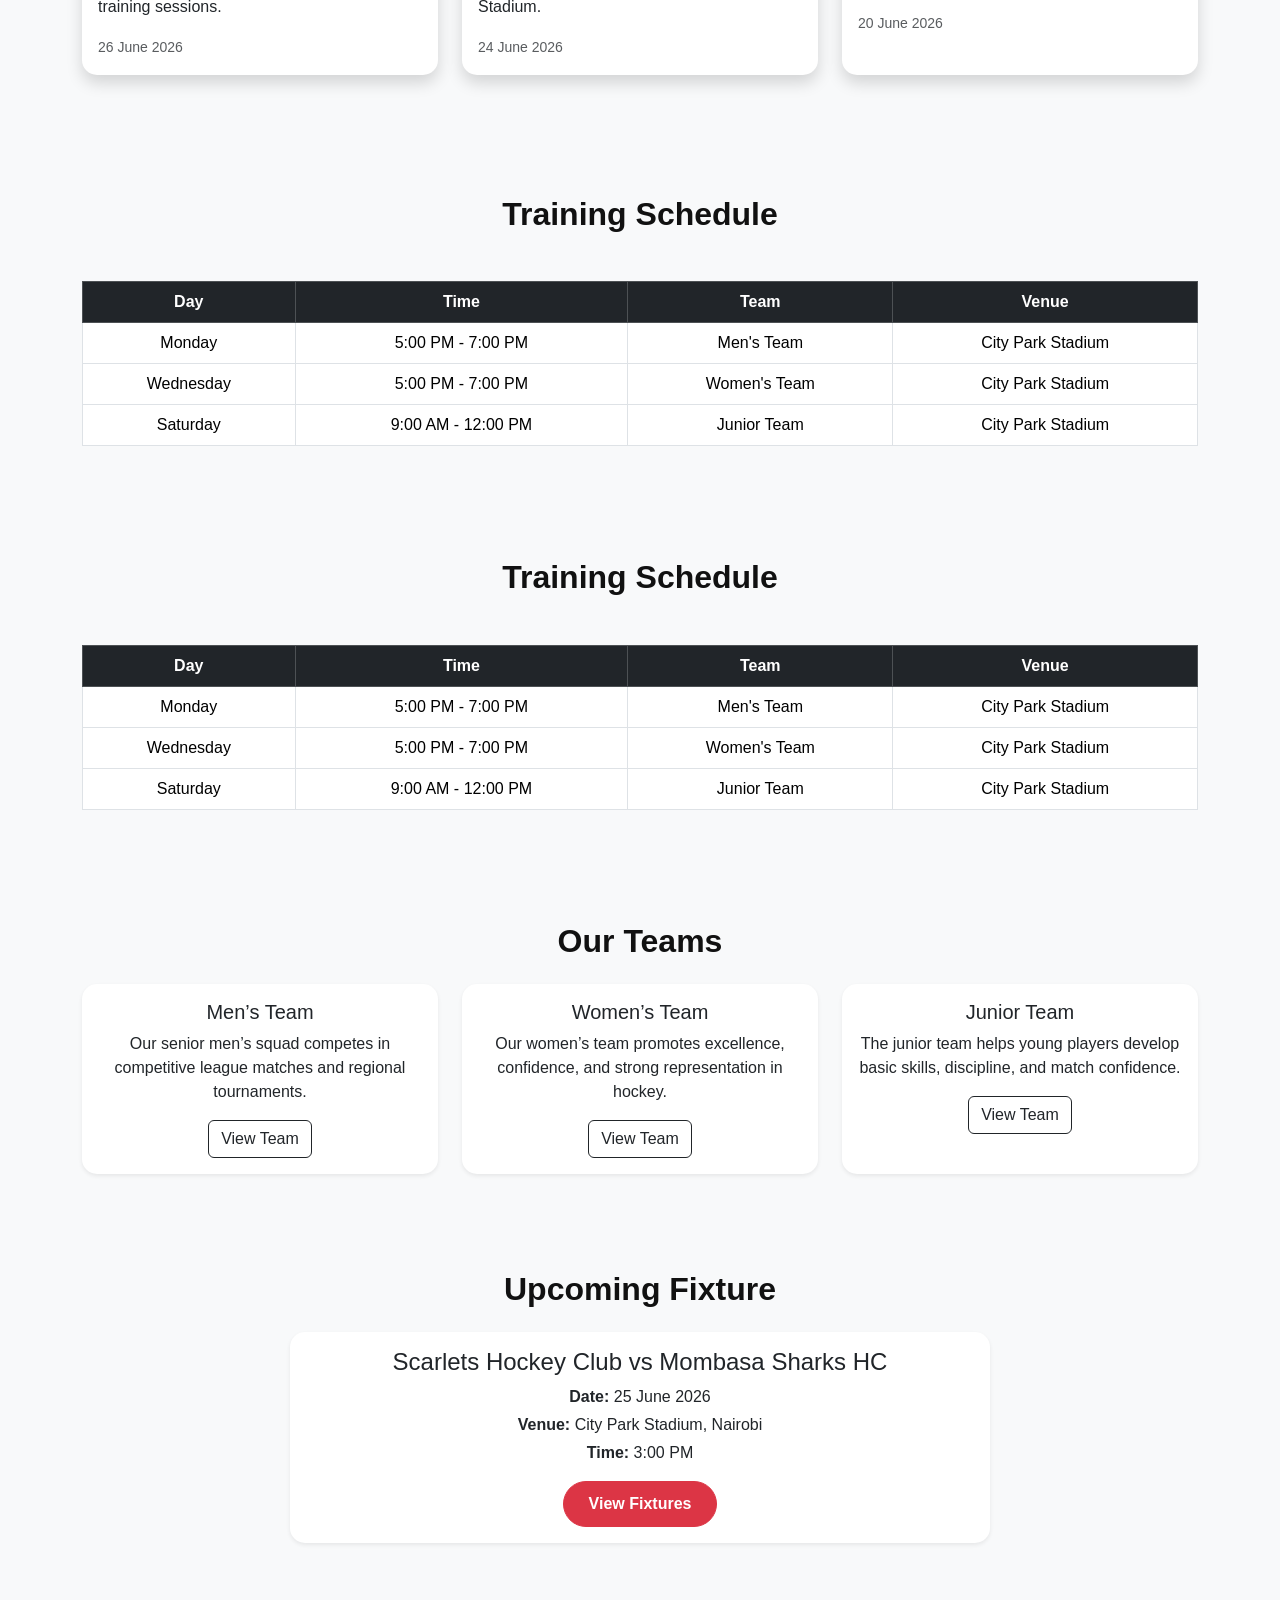
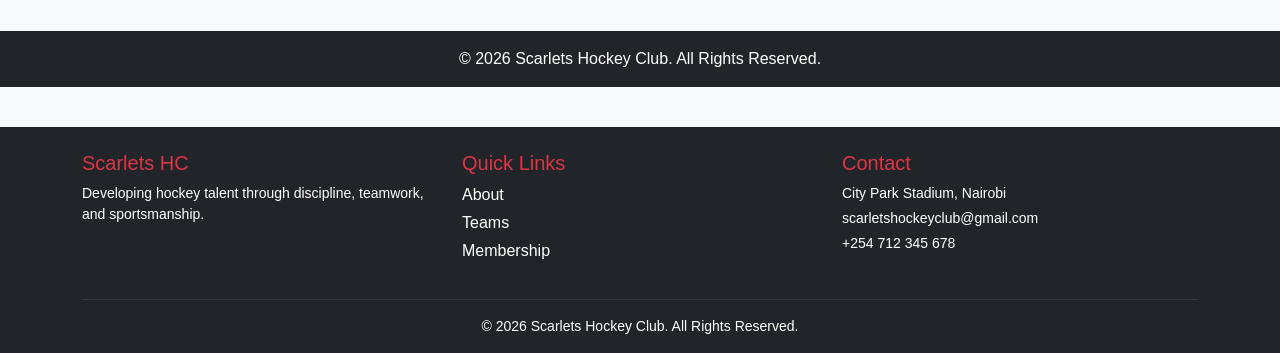
==== commit 0215127b: "Add dark mode toggle" ====
--- a/index.html
+++ b/index.html
@@ -27,6 +27,11 @@
           <li class="nav-item"><a class="nav-link" href="gallery.html">Gallery</a></li>
           <li class="nav-item"><a class="nav-link" href="membership.html">Membership</a></li>
           <li class="nav-item"><a class="nav-link" href="contact.html">Contact</a></li>
+      <li class="nav-item ms-2">
+    <button id="darkModeBtn" class="btn btn-outline-light btn-sm">
+        🌙 Dark Mode
+    </button>
+</li>
         </ul>
       </div>
     </div>
--- a/css/style.css
+++ b/css/style.css
@@ -114,4 +114,41 @@
 .carousel-caption h1,
 .carousel-caption p {
     text-shadow: 2px 2px 8px rgba(0,0,0,0.8);
+}
+
+
+
+.dark-mode {
+    background-color: #121212;
+    color: #ffffff;
+}
+
+.dark-mode section {
+    background-color: #1a1a1a !important;
+    color: white;
+}
+
+.dark-mode h1,
+.dark-mode h2,
+.dark-mode h3,
+.dark-mode h4,
+.dark-mode h5,
+.dark-mode p,
+.dark-mode li,
+.dark-mode td,
+.dark-mode th {
+    color: white !important;
+}
+
+.dark-mode .card {
+    background-color: #222;
+    color: white;
+}
+
+.dark-mode .table {
+    color: white;
+}
+
+.dark-mode footer {
+    background-color: black !important;
 }
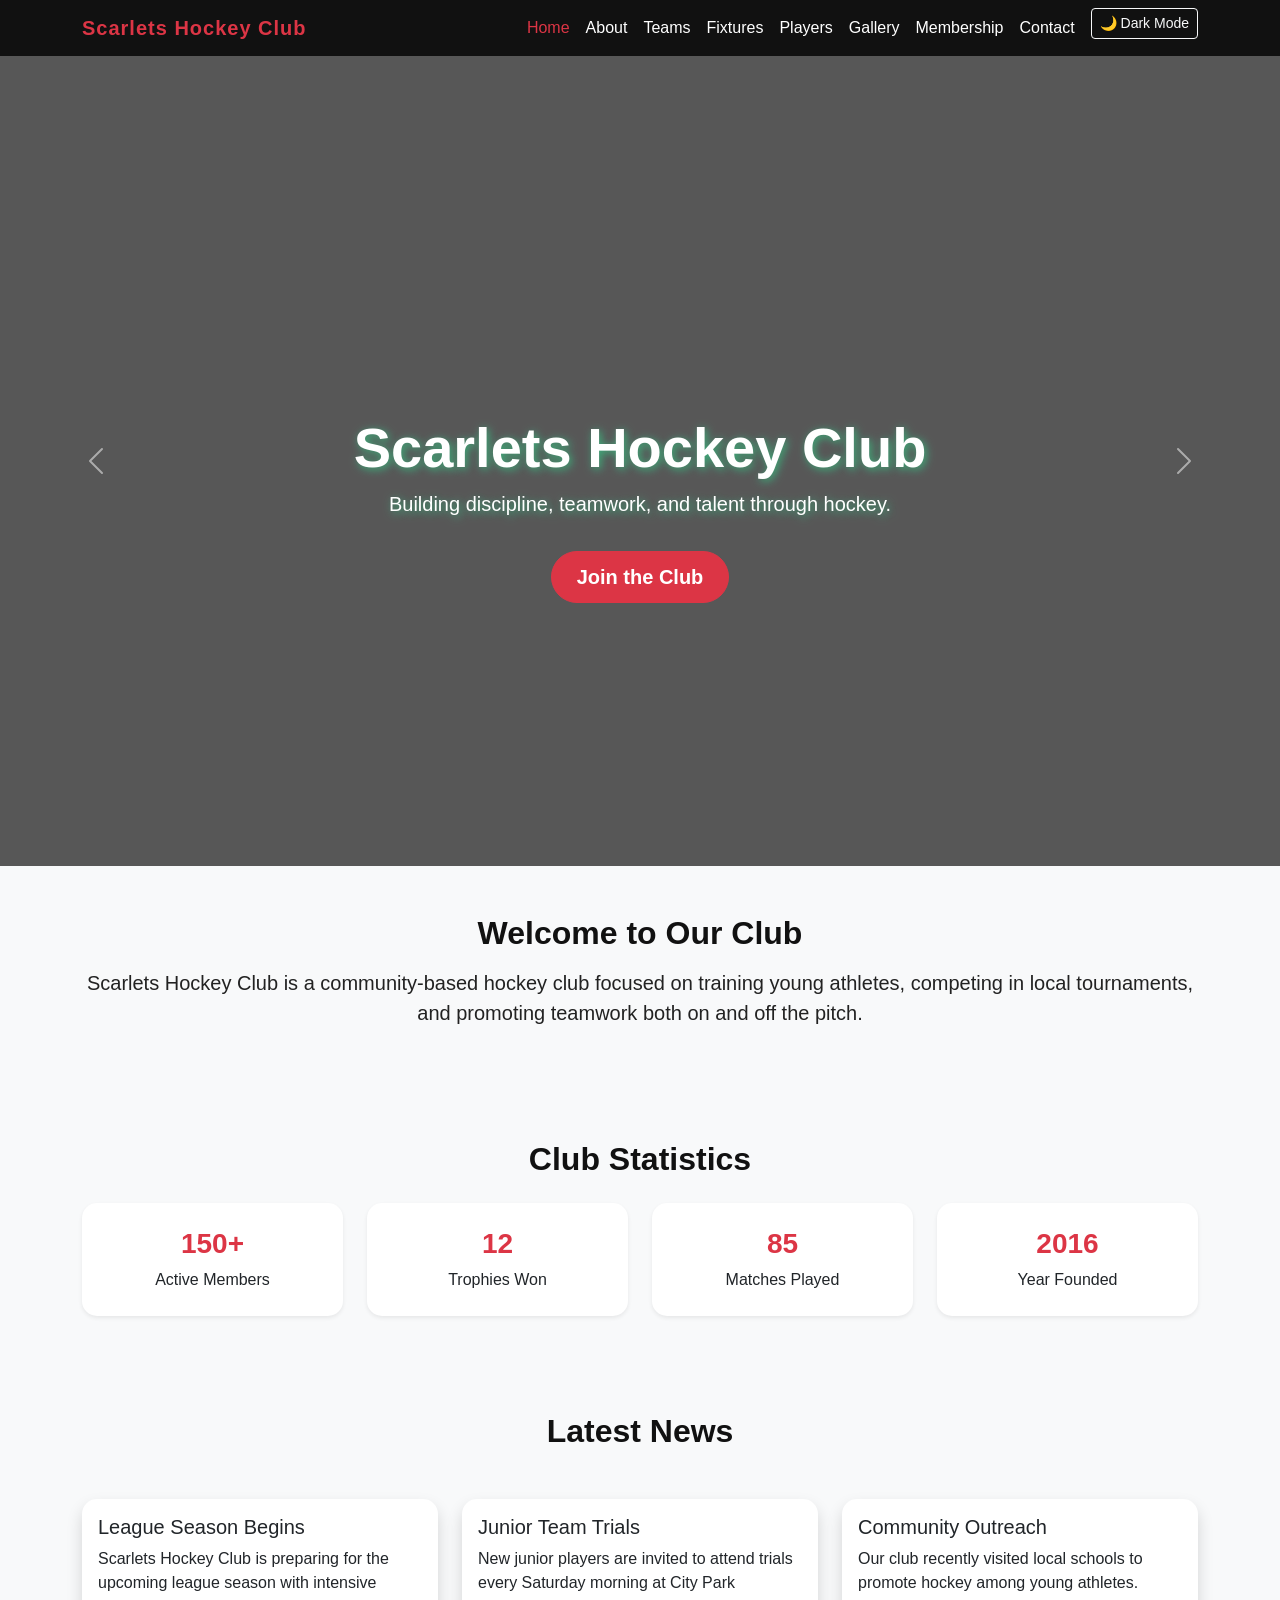
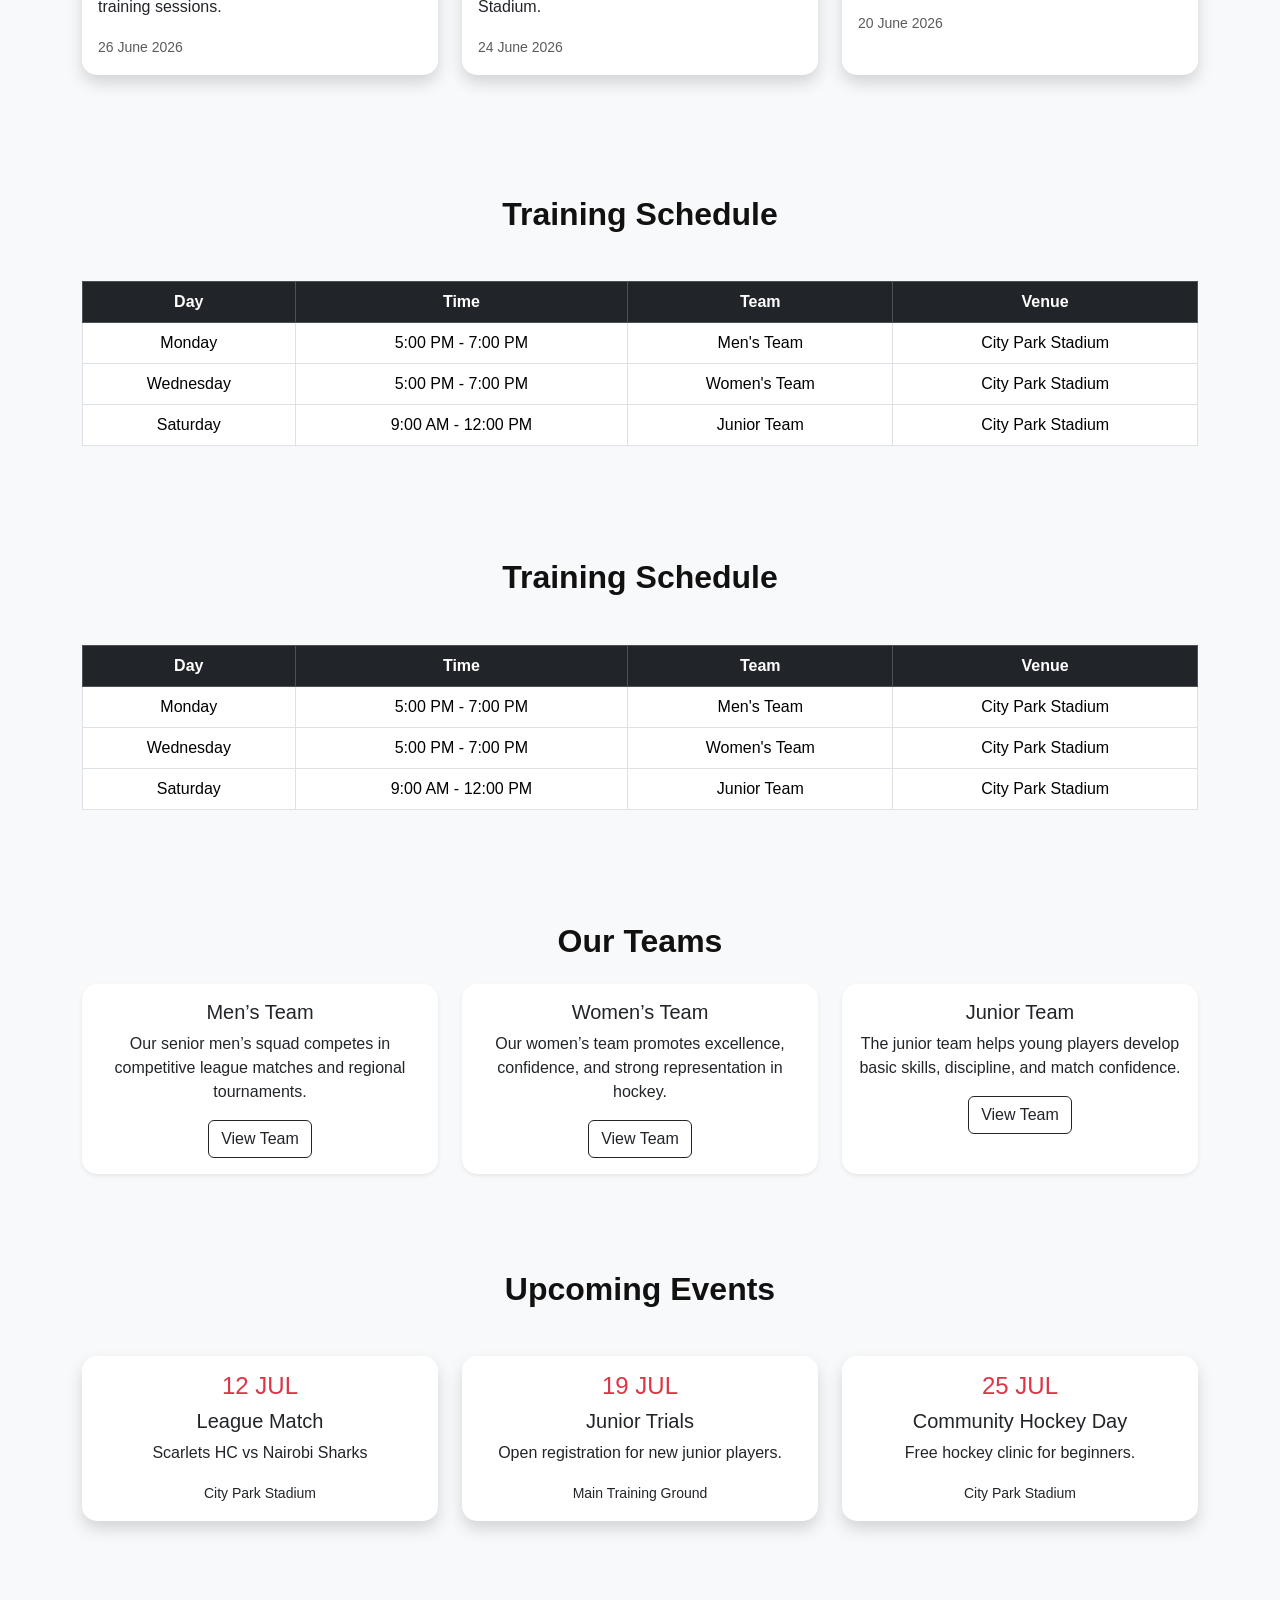
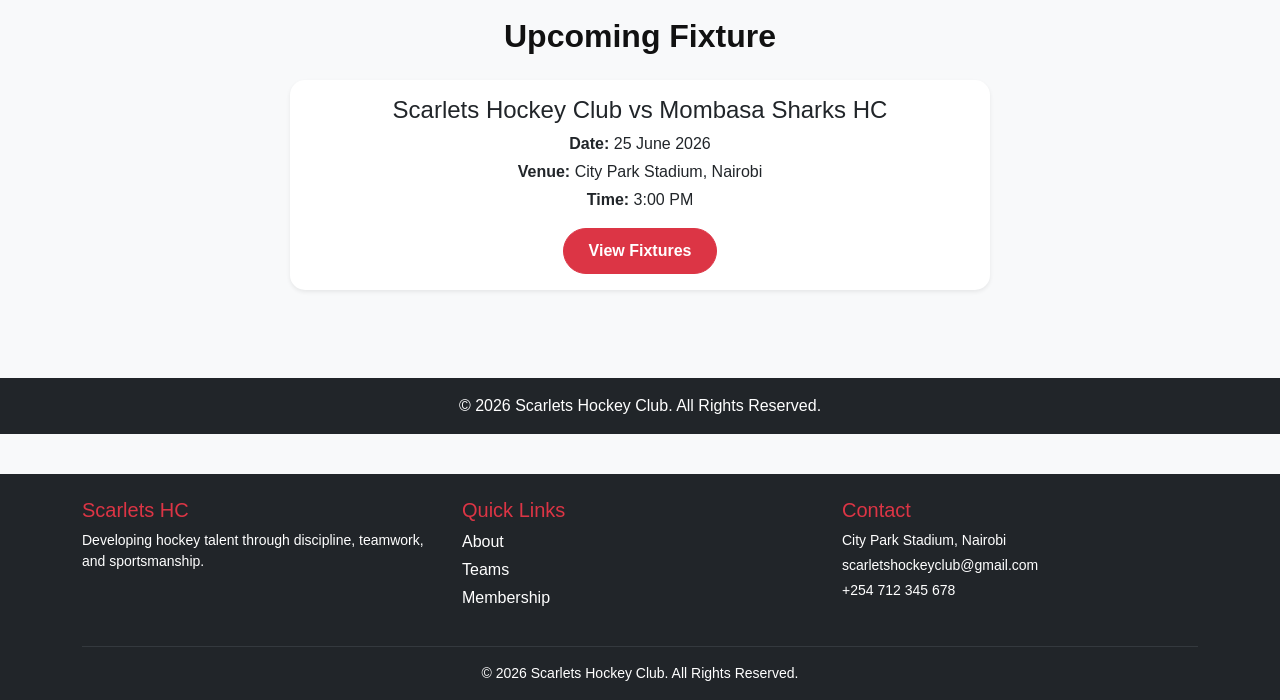
==== commit 9901830c: "Add upcoming events section" ====
--- a/index.html
+++ b/index.html
@@ -287,6 +287,48 @@
       </div>
     </div>
   </section>
+  <section class="py-5">
+    <div class="container">
+        <h2 class="text-center fw-bold mb-5">Upcoming Events</h2>
+
+        <div class="row">
+
+            <div class="col-md-4">
+                <div class="card shadow h-100 text-center">
+                    <div class="card-body">
+                        <h4 class="text-danger">12 JUL</h4>
+                        <h5>League Match</h5>
+                        <p>Scarlets HC vs Nairobi Sharks</p>
+                        <small>City Park Stadium</small>
+                    </div>
+                </div>
+            </div>
+
+            <div class="col-md-4">
+                <div class="card shadow h-100 text-center">
+                    <div class="card-body">
+                        <h4 class="text-danger">19 JUL</h4>
+                        <h5>Junior Trials</h5>
+                        <p>Open registration for new junior players.</p>
+                        <small>Main Training Ground</small>
+                    </div>
+                </div>
+            </div>
+
+            <div class="col-md-4">
+                <div class="card shadow h-100 text-center">
+                    <div class="card-body">
+                        <h4 class="text-danger">25 JUL</h4>
+                        <h5>Community Hockey Day</h5>
+                        <p>Free hockey clinic for beginners.</p>
+                        <small>City Park Stadium</small>
+                    </div>
+                </div>
+            </div>
+
+        </div>
+    </div>
+</section>
 
   <section class="py-5">
     <div class="container">
@@ -333,7 +375,12 @@
     <hr class="border-secondary">
     <p class="text-center small mb-0">&copy; 2026 Scarlets Hockey Club. All Rights Reserved.</p>
   </div>
-</footer>  <script src="https://cdn.jsdelivr.net/npm/bootstrap@5.3.3/dist/js/bootstrap.bundle.min.js"></script>
+</footer>
+<button id="backToTop" class="btn btn-danger rounded-circle"
+    style="position:fixed; bottom:20px; right:20px; display:none; z-index:999;">
+    ↑
+</button>
+<script src="https://cdn.jsdelivr.net/npm/bootstrap@5.3.3/dist/js/bootstrap.bundle.min.js"></script>
   <script src="js/script.js"></script>
 </body>
 </html>
--- a/css/style.css
+++ b/css/style.css
@@ -113,7 +113,7 @@
 
 .carousel-caption h1,
 .carousel-caption p {
-    text-shadow: 2px 2px 8px rgba(0,0,0,0.8);
+    text-shadow: 2px 2px 8px rgba(54, 198, 131, 0.8);
 }
 
 
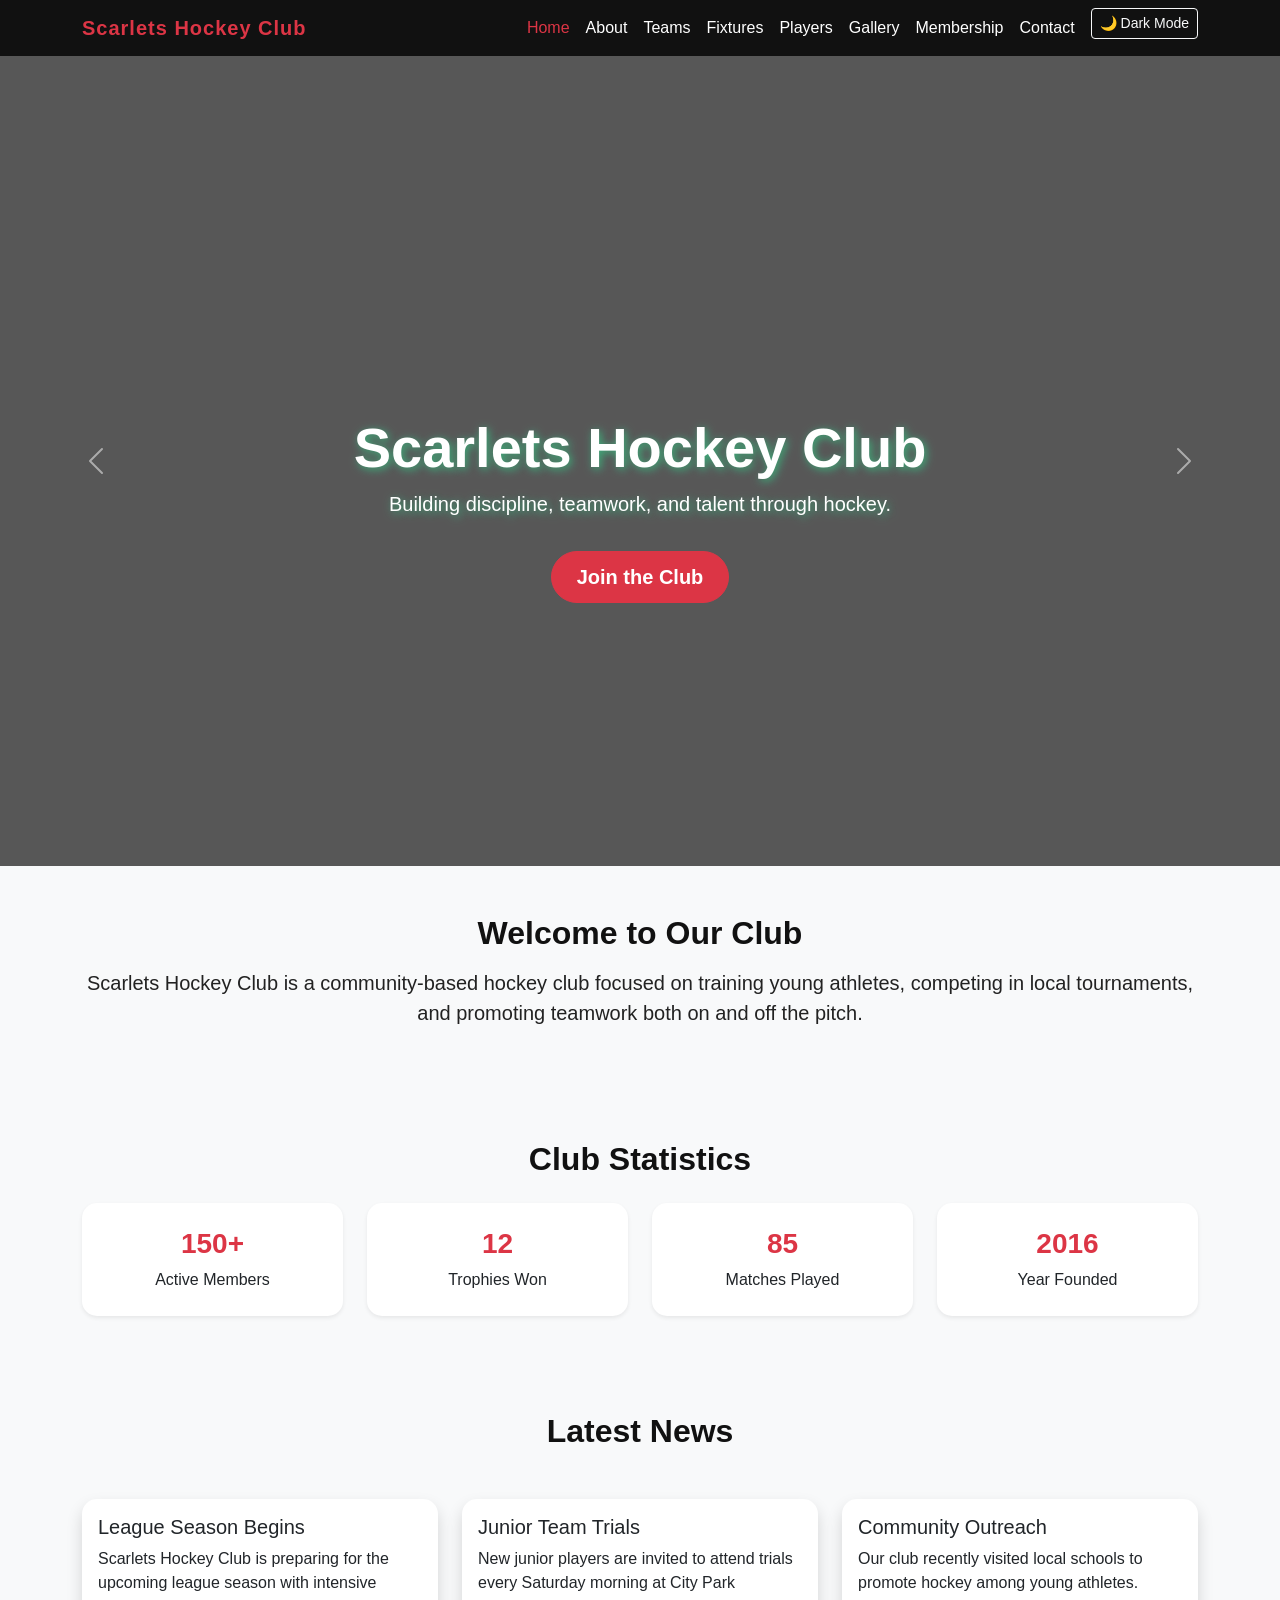
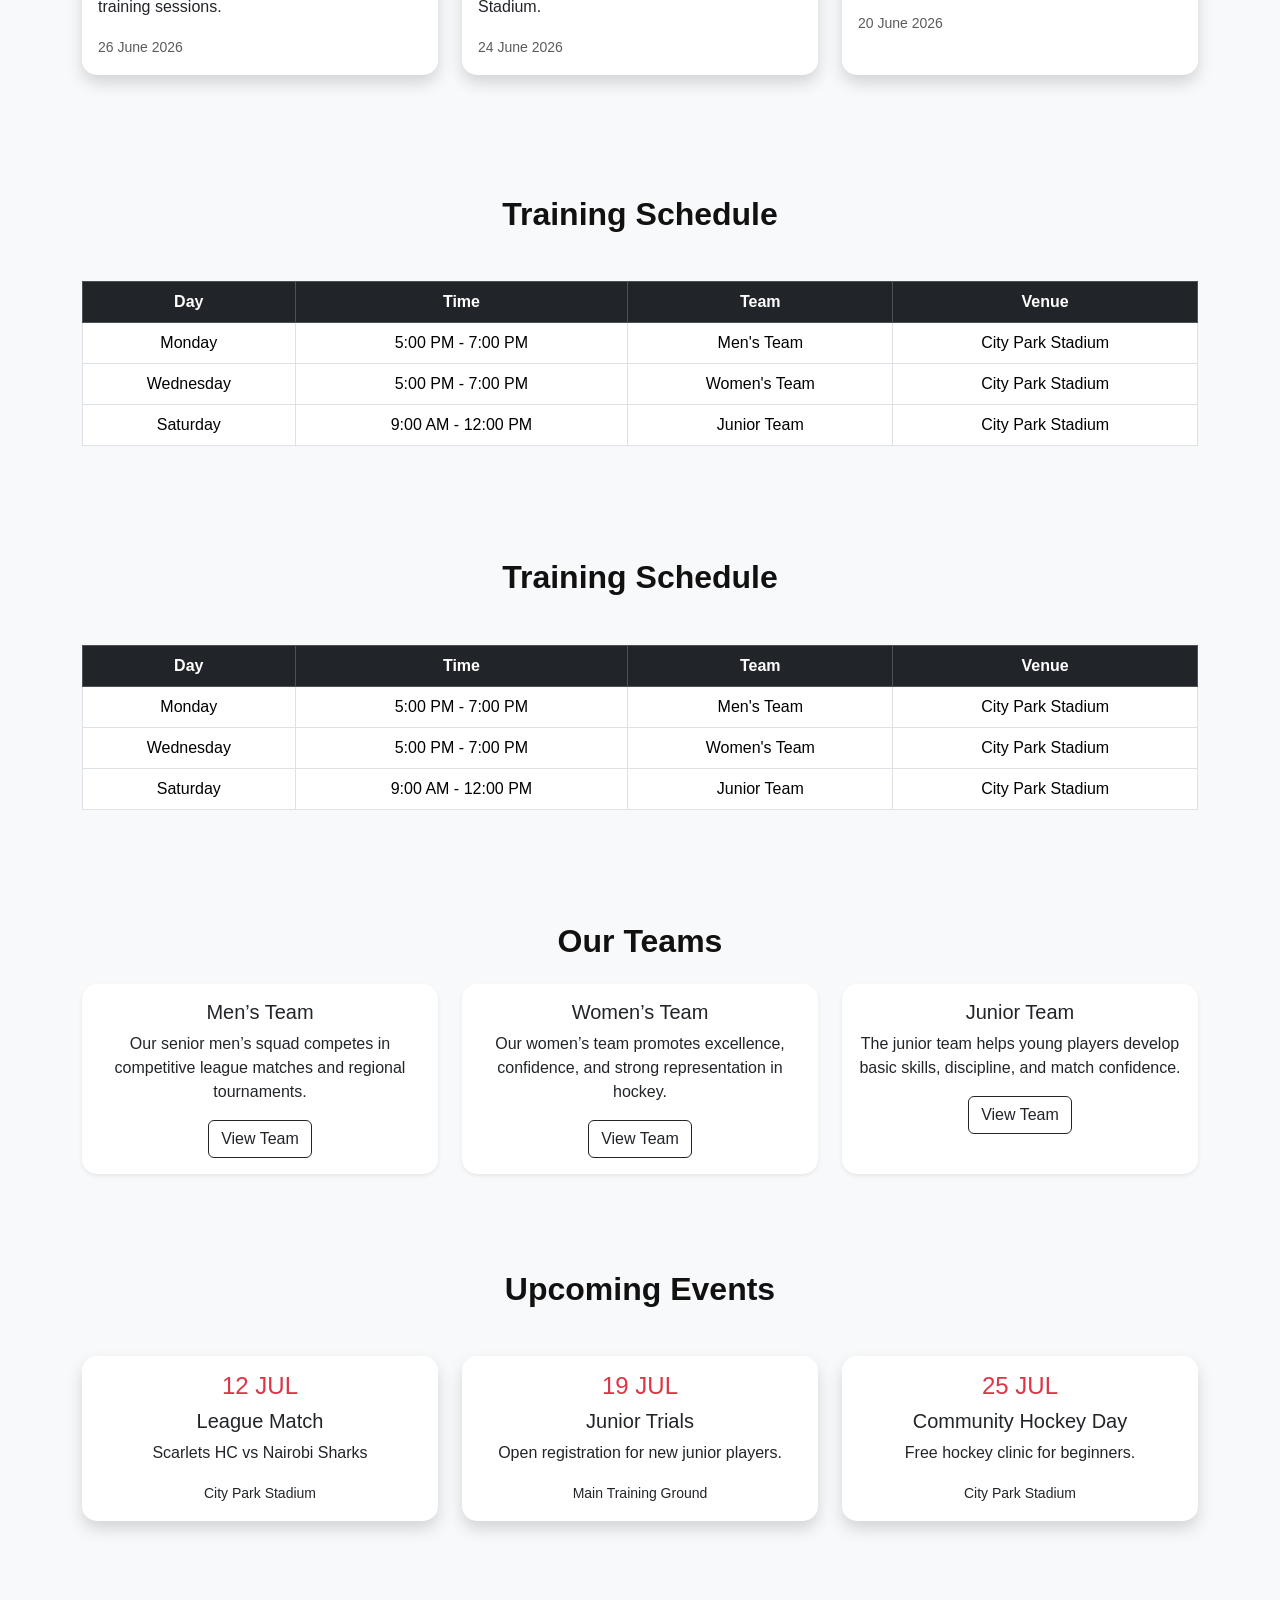
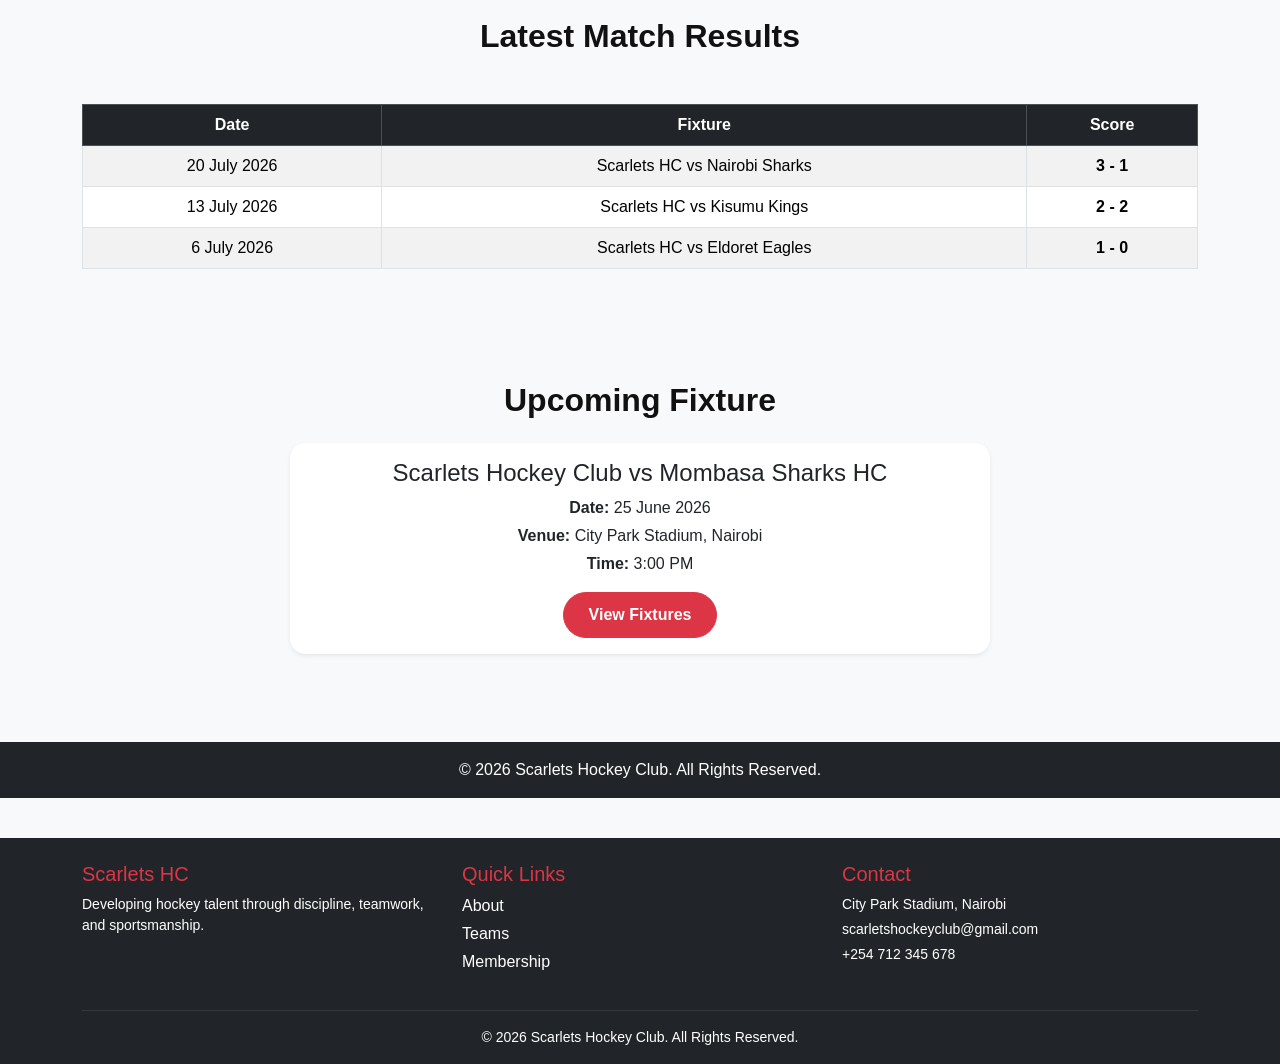
==== commit de8faa5b: "Add latest match results section" ====
--- a/index.html
+++ b/index.html
@@ -330,6 +330,43 @@
     </div>
 </section>
 
+<section class="py-5 bg-light">
+    <div class="container">
+        <h2 class="text-center fw-bold mb-5">Latest Match Results</h2>
+
+        <div class="table-responsive">
+            <table class="table table-striped table-bordered text-center">
+                <thead class="table-dark">
+                    <tr>
+                        <th>Date</th>
+                        <th>Fixture</th>
+                        <th>Score</th>
+                    </tr>
+                </thead>
+
+                <tbody>
+                    <tr>
+                        <td>20 July 2026</td>
+                        <td>Scarlets HC vs Nairobi Sharks</td>
+                        <td><strong>3 - 1</strong></td>
+                    </tr>
+
+                    <tr>
+                        <td>13 July 2026</td>
+                        <td>Scarlets HC vs Kisumu Kings</td>
+                        <td><strong>2 - 2</strong></td>
+                    </tr>
+
+                    <tr>
+                        <td>6 July 2026</td>
+                        <td>Scarlets HC vs Eldoret Eagles</td>
+                        <td><strong>1 - 0</strong></td>
+                    </tr>
+                </tbody>
+            </table>
+        </div>
+    </div>
+</section>
   <section class="py-5">
     <div class="container">
       <h2 class="text-center fw-bold mb-4">Upcoming Fixture</h2>
